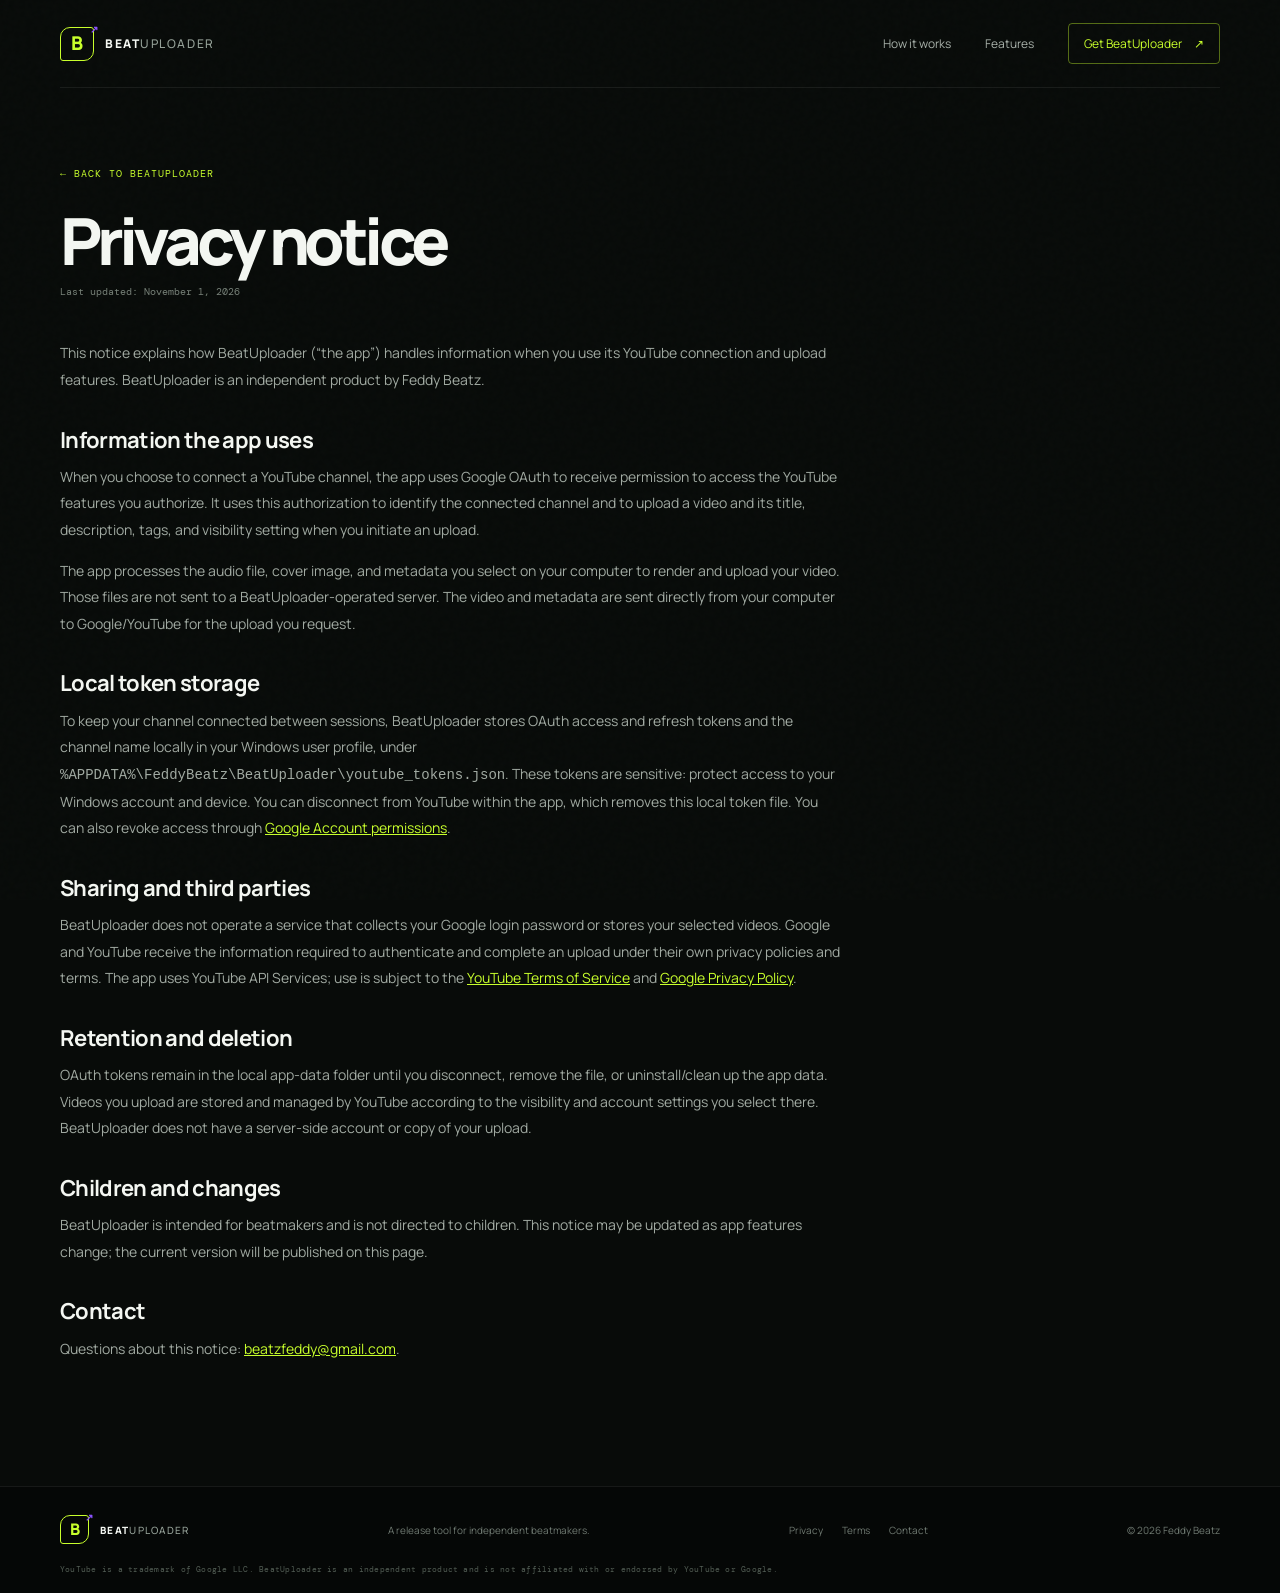
==== privacy.html @ 83bd7f48 "Add BeatUploader Vercel website" ====
<!doctype html>
<html lang="en"><head><meta charset="utf-8"><meta name="viewport" content="width=device-width,initial-scale=1"><meta name="theme-color" content="#080b09"><meta name="description" content="BeatUploader privacy notice describing local account token storage and YouTube API use."><title>Privacy — BeatUploader</title><link rel="stylesheet" href="styles.css"><script src="site-config.js"></script><script src="script.js" defer></script></head>
<body><div class="grain" aria-hidden="true"></div><header class="topbar wrap"><a class="brand" href="index.html"><span class="brand-mark">B<span>↗</span></span><span>BEAT<span class="brand-light">UPLOADER</span></span></a><nav class="nav-links" aria-label="Main navigation"><a href="index.html#workflow">How it works</a><a href="index.html#features">Features</a><a class="nav-download" data-download-link href="https://github.com/feddybeatz/BeatUploaderVST/releases">Get BeatUploader <span>↗</span></a></nav></header>
<main class="legal-main wrap"><a class="back-link" href="index.html">← Back to BeatUploader</a><h1>Privacy notice</h1><p class="updated">Last updated: November 1, 2026</p><article class="legal-copy"><p>This notice explains how BeatUploader (“the app”) handles information when you use its YouTube connection and upload features. BeatUploader is an independent product by Feddy Beatz.</p>
<h2>Information the app uses</h2><p>When you choose to connect a YouTube channel, the app uses Google OAuth to receive permission to access the YouTube features you authorize. It uses this authorization to identify the connected channel and to upload a video and its title, description, tags, and visibility setting when you initiate an upload.</p><p>The app processes the audio file, cover image, and metadata you select on your computer to render and upload your video. Those files are not sent to a BeatUploader-operated server. The video and metadata are sent directly from your computer to Google/YouTube for the upload you request.</p>
<h2>Local token storage</h2><p>To keep your channel connected between sessions, BeatUploader stores OAuth access and refresh tokens and the channel name locally in your Windows user profile, under <code>%APPDATA%\FeddyBeatz\BeatUploader\youtube_tokens.json</code>. These tokens are sensitive: protect access to your Windows account and device. You can disconnect from YouTube within the app, which removes this local token file. You can also revoke access through <a href="https://myaccount.google.com/permissions">Google Account permissions</a>.</p>
<h2>Sharing and third parties</h2><p>BeatUploader does not operate a service that collects your Google login password or stores your selected videos. Google and YouTube receive the information required to authenticate and complete an upload under their own privacy policies and terms. The app uses YouTube API Services; use is subject to the <a href="https://www.youtube.com/t/terms">YouTube Terms of Service</a> and <a href="https://policies.google.com/privacy">Google Privacy Policy</a>.</p>
<h2>Retention and deletion</h2><p>OAuth tokens remain in the local app-data folder until you disconnect, remove the file, or uninstall/clean up the app data. Videos you upload are stored and managed by YouTube according to the visibility and account settings you select there. BeatUploader does not have a server-side account or copy of your upload.</p>
<h2>Children and changes</h2><p>BeatUploader is intended for beatmakers and is not directed to children. This notice may be updated as app features change; the current version will be published on this page.</p>
<h2>Contact</h2><p>Questions about this notice: <a href="mailto:beatzfeddy@gmail.com">beatzfeddy@gmail.com</a>.</p></article></main>
<footer class="footer"><div class="wrap footer-inner"><a class="brand" href="index.html"><span class="brand-mark">B<span>↗</span></span><span>BEAT<span class="brand-light">UPLOADER</span></span></a><span class="footer-credit">A release tool for independent beatmakers.</span><div class="footer-links"><a href="privacy.html">Privacy</a><a href="terms.html">Terms</a><a href="mailto:beatzfeddy@gmail.com">Contact</a></div><span class="copyright">© <span data-year></span> Feddy Beatz</span></div><div class="wrap footer-disclaimer">YouTube is a trademark of Google LLC. BeatUploader is an independent product and is not affiliated with or endorsed by YouTube or Google.</div></footer></body></html>
---- styles.css ----
@import url('https://fonts.googleapis.com/css2?family=DM+Mono:wght@400;500&family=Manrope:wght@400;500;600;700;800&display=swap');
:root{color-scheme:dark;--bg:#080b09;--panel:#101713;--panel2:#0b100d;--lime:#c8ff2c;--violet:#8b53fe;--muted:#849087;--white:#f4f7f2;--line:rgba(200,255,44,.16);--mono:'DM Mono',monospace;--sans:'Manrope',Arial,sans-serif}*{box-sizing:border-box}html{scroll-behavior:smooth}body{margin:0;background:var(--bg);color:var(--white);font-family:var(--sans);font-size:15px;line-height:1.6;overflow-x:hidden}a{color:inherit;text-decoration:none}.grain{position:fixed;inset:0;z-index:5;pointer-events:none;opacity:.035;background-image:url("data:image/svg+xml,%3Csvg viewBox='0 0 180 180' xmlns='http://www.w3.org/2000/svg'%3E%3Cfilter id='n'%3E%3CfeTurbulence type='fractalNoise' baseFrequency='.9' numOctaves='3' stitchTiles='stitch'/%3E%3C/filter%3E%3Crect width='100%25' height='100%25' filter='url(%23n)' opacity='.5'/%3E%3C/svg%3E")}.wrap{width:min(1160px,calc(100% - 64px));margin-inline:auto}.topbar{height:88px;display:flex;align-items:center;justify-content:space-between;border-bottom:1px solid rgba(255,255,255,.07);position:relative;z-index:10}.brand{display:inline-flex;align-items:center;gap:11px;font-size:12px;font-weight:800;letter-spacing:.13em}.brand-mark{width:34px;height:34px;display:grid;place-items:center;position:relative;border:1px solid var(--lime);color:var(--lime);font-size:19px;letter-spacing:0;border-radius:10px 3px 10px 3px}.brand-mark span{font-size:10px;position:absolute;right:-5px;top:-7px;color:var(--violet)}.brand-light{font-weight:500;color:#95a198}.nav-links{display:flex;align-items:center;gap:34px;color:#a8b1aa;font-size:12px}.nav-links>a:not(.nav-download):hover,.footer-links a:hover{color:var(--lime)}.nav-download{border:1px solid rgba(200,255,44,.4);border-radius:4px;padding:10px 15px;color:var(--lime)}.nav-download span,.button span{margin-left:10px}.menu-toggle{display:none}.hero{min-height:670px;display:grid;grid-template-columns:1fr 1.05fr;align-items:center;position:relative;padding-top:48px;padding-bottom:72px}.hero-copy{padding:10px 0 30px}.eyebrow,.hero-index,.hero-bottomline,.window-heading,.preview-title>span,.preview-status,.step-number,.feature-index,.download-version,.closing,.footer-disclaimer{font:10px var(--mono);letter-spacing:.12em}.eyebrow{color:var(--lime);margin:0 0 25px;display:flex;align-items:center;gap:10px}.live-dot,.preview-status i{width:7px;height:7px;border-radius:50%;background:var(--lime);box-shadow:0 0 12px rgba(200,255,44,.7)}h1,h2,h3,p{margin-top:0}h1{font-size:clamp(54px,7vw,87px);line-height:.99;letter-spacing:-.075em;margin:0 0 25px;font-weight:800}h1>span,h2>span{color:var(--lime)}.hero-text{max-width:435px;color:#a1aaa2;font-size:16px;line-height:1.8;margin-bottom:27px}.hero-actions{display:flex;align-items:center;gap:25px}.button{display:inline-flex;align-items:center;justify-content:center;min-height:48px;padding:0 20px;font-size:12px;font-weight:800;letter-spacing:.01em;border-radius:4px;transition:transform .2s,box-shadow .2s}.button:hover{transform:translateY(-2px);box-shadow:0 8px 34px rgba(200,255,44,.18)}.button-primary{background:var(--lime);color:#101509}.text-link{font-size:12px;color:#d4dad4}.text-link span{color:var(--lime);margin-left:7px}.hero-meta{display:flex;flex-wrap:wrap;gap:20px;margin-top:33px;color:#a1aaa2;font:9px var(--mono);letter-spacing:.02em}.check{font-style:normal;color:var(--lime);margin-right:5px}.hero-art{min-height:460px;display:grid;place-items:center;position:relative}.art-glow{position:absolute;width:420px;height:420px;border-radius:50%;background:radial-gradient(circle,rgba(139,83,254,.18),rgba(8,11,9,0) 68%);filter:blur(20px)}.mini-window{position:relative;width:min(510px,100%);background:rgba(12,17,14,.94);border:1px solid rgba(200,255,44,.24);border-radius:8px;box-shadow:0 30px 100px rgba(0,0,0,.4),0 0 55px rgba(139,83,254,.11);transform:rotate(1deg)}.window-top{height:43px;border-bottom:1px solid rgba(255,255,255,.08);display:flex;align-items:center;justify-content:space-between;padding:0 15px;color:#b1bbb2;font:9px var(--mono);letter-spacing:.1em}.window-top small{color:var(--lime)}.window-dots{display:flex;gap:5px}.window-dots b{width:6px;height:6px;border-radius:50%;background:#635477}.window-dots b:first-child{background:var(--violet)}.window-icon{font-size:14px;color:var(--lime)}.window-content{padding:22px 24px 18px}.window-heading{display:flex;justify-content:space-between;color:#869188;font-size:9px;margin-bottom:12px}.video-preview{height:235px;display:flex;background:#080b09;position:relative;border:1px solid rgba(139,83,254,.4);overflow:hidden}.cover-art{width:57%;position:relative;display:grid;place-items:center;overflow:hidden;background:radial-gradient(ellipse at 63% 46%,#735346 0,#392b35 27%,#171823 62%,#111411 100%)}.cover-art:before,.cover-art:after{content:'';position:absolute;width:210px;height:210px;border:1px solid rgba(200,255,44,.18);border-radius:50%;transform:rotate(-25deg) scaleX(.46)}.cover-art:after{width:270px;height:270px;border-color:rgba(139,83,254,.35)}.cover-orbit{position:absolute;width:96px;height:150px;border-radius:50%;background:linear-gradient(135deg,rgba(200,255,44,.24),transparent 72%);filter:blur(10px);transform:translate(24px,-12px)}.cover-label{position:relative;z-index:1;font-size:17px;font-weight:800;line-height:1.05;letter-spacing:.12em;color:#e3ddcf;text-shadow:0 2px 20px #000}.video-side{flex:1;background:linear-gradient(145deg,#141b16,#080b09)}.video-play{position:absolute;left:50%;top:50%;transform:translate(-50%,-50%);width:38px;height:38px;border:1px solid rgba(200,255,44,.7);border-radius:50%;display:grid;place-items:center;padding-left:3px;color:var(--lime);font-size:12px;background:rgba(8,11,9,.6)}.preview-title{padding:17px 0 14px;border-bottom:1px solid rgba(255,255,255,.08)}.preview-title>span{display:block;color:#778179;font-size:8px;margin-bottom:5px}.preview-title strong{font-size:12px;font-weight:600}.preview-status{display:flex;justify-content:space-between;align-items:center;padding-top:15px;font-size:8px;color:#869188}.status-pill{display:flex;align-items:center;gap:7px;color:#bdc5bd}.preview-status i{width:5px;height:5px}.preview-status b{color:var(--lime)}.floating-tag{position:absolute;padding:10px 13px;background:#151b17;border:1px solid rgba(200,255,44,.22);color:#dce4dc;border-radius:3px;font:9px var(--mono);letter-spacing:.07em;box-shadow:0 12px 26px #050706}.floating-tag span{color:var(--lime);margin-right:7px}.tag-format{left:-27px;top:82px;transform:rotate(-4deg)}.tag-upload{right:-16px;bottom:73px;transform:rotate(4deg)}.hero-index{position:absolute;right:5px;bottom:38px;color:#828c83;font-size:9px}.hero-index span{color:var(--lime);padding:0 8px}.hero-bottomline{position:absolute;left:0;right:0;bottom:0;padding:16px 0;border-top:1px solid rgba(255,255,255,.08);display:flex;justify-content:space-between;color:#758078;font-size:8px}.section{padding-top:120px;padding-bottom:125px}.section-intro{display:flex;align-items:flex-end;justify-content:space-between;margin-bottom:48px}.section-intro .eyebrow{align-self:flex-start;margin-top:11px}h2{font-size:clamp(38px,5vw,57px);letter-spacing:-.065em;line-height:1.06;font-weight:700;margin-bottom:0}.section-intro h2>span,.feature-copy h2>span,.faq-heading h2>span{color:#8e9990}.steps{display:grid;grid-template-columns:repeat(3,1fr);border-top:1px solid rgba(255,255,255,.11)}.step{padding:25px 28px 20px 0;position:relative}.step+.step{padding-left:30px;border-left:1px solid rgba(255,255,255,.09)}.step-number{color:var(--lime)}.step-number span{color:#758078;margin-left:10px}.step-icon{margin:35px 0 23px;width:47px;height:47px;display:grid;place-items:center;border:1px solid rgba(139,83,254,.55);border-radius:14px 4px 14px 4px;color:var(--lime);font-size:20px;background:linear-gradient(135deg,rgba(139,83,254,.16),rgba(200,255,44,.04))}.step h3,.feature-card h3{font-size:16px;margin-bottom:8px}.step p,.feature-card p{color:#89938b;font-size:12px;line-height:1.8;max-width:280px}.feature-band{background:linear-gradient(100deg,#101612,#0b100d 65%,#11151b);border-block:1px solid rgba(255,255,255,.06);padding:100px 0}.feature-layout{display:grid;grid-template-columns:.75fr 1.25fr;gap:95px;align-items:center}.feature-copy h2{margin-bottom:20px}.feature-copy>p:not(.eyebrow){max-width:350px;color:#929d94;font-size:13px;line-height:1.9;margin-bottom:24px}.feature-copy .eyebrow{margin-bottom:17px}.feature-grid{display:grid;grid-template-columns:1fr 1fr;border:1px solid rgba(255,255,255,.08)}.feature-card{min-height:190px;padding:22px 24px;border-bottom:1px solid rgba(255,255,255,.08);position:relative}.feature-card:nth-child(odd){border-right:1px solid rgba(255,255,255,.08)}.feature-card:nth-child(n+3){border-bottom:0}.feature-symbol{display:inline-grid;place-items:center;width:34px;height:34px;border:1px solid rgba(200,255,44,.32);color:var(--lime);border-radius:9px 3px 9px 3px;margin-bottom:23px}.feature-index{position:absolute;right:20px;top:32px;color:#707a72;font-size:8px}.feature-card h3{font-size:14px}.feature-card p{margin-bottom:0;font-size:11px}.download-section{padding:115px 0}.download-card{position:relative;overflow:hidden;min-height:350px;padding:55px 7%;background:linear-gradient(110deg,#16152a 0%,#111b14 48%,#111610 100%);border:1px solid rgba(139,83,254,.45);border-radius:8px;display:flex;align-items:center}.download-orb{position:absolute;width:390px;height:390px;border-radius:50%;right:13%;top:-90px;background:radial-gradient(circle,rgba(139,83,254,.28),rgba(139,83,254,0) 70%)}.download-content{position:relative;z-index:1}.download-content .eyebrow{margin-bottom:16px}.download-content h2{font-size:47px;margin-bottom:15px}.download-content h2 span{color:var(--lime)}.download-content>p:not(.eyebrow){color:#9ba59c;font-size:13px;margin-bottom:22px}.download-note{display:block;color:#7e8980;font:9px var(--mono);margin-top:14px}.download-version{position:absolute;right:8%;bottom:48px;display:grid;gap:8px;color:#7f8981;font-size:8px;text-align:right}.download-version strong{font-size:15px;color:var(--lime);letter-spacing:.13em}.faq-section{padding:25px 0 120px;display:grid;grid-template-columns:.75fr 1.25fr;gap:90px}.faq-heading .eyebrow{margin-bottom:16px}.faq-list details{border-bottom:1px solid rgba(255,255,255,.12);padding:19px 0}.faq-list details:first-child{border-top:1px solid rgba(255,255,255,.12)}.faq-list summary{cursor:pointer;list-style:none;display:flex;justify-content:space-between;gap:15px;font-size:13px;font-weight:600}.faq-list summary::-webkit-details-marker{display:none}.faq-list summary span{color:var(--lime);font-size:18px;line-height:1;transition:transform .2s}.faq-list details[open] summary span{transform:rotate(45deg)}.faq-list details p{max-width:600px;color:#919c93;font-size:12px;line-height:1.9;margin:12px 25px 0 0}.faq-list details p a{color:var(--lime);text-decoration:underline}.closing{border-top:1px solid rgba(255,255,255,.09);padding:29px 0 36px;display:flex;justify-content:space-between;color:#7a857c;font-size:9px}.closing p{margin:0;color:var(--lime)}.footer{background:#050706;border-top:1px solid rgba(255,255,255,.07);padding:28px 0 20px}.footer-inner{display:flex;align-items:center;justify-content:space-between;gap:20px}.footer-credit,.copyright,.footer-links{color:#707a72;font-size:10px}.footer-links{display:flex;gap:19px}.footer-inner .brand{font-size:10px}.footer-inner .brand-mark{width:29px;height:29px;font-size:16px}.footer-disclaimer{color:#535e55;font-size:8px;padding:20px 0 0;letter-spacing:.03em}.legal-main{padding:72px 0 110px;min-height:70vh}.legal-main .back-link{color:var(--lime);font:10px var(--mono);text-transform:uppercase;letter-spacing:.1em}.legal-main h1{font-size:clamp(40px,6vw,65px);margin:25px 0 12px}.legal-main .updated{color:#778178;font:10px var(--mono);margin-bottom:42px}.legal-copy{max-width:780px;color:#a1aaa2;font-size:14px}.legal-copy h2{font-size:22px;color:var(--white);margin:35px 0 12px;letter-spacing:-.03em}.legal-copy p,.legal-copy li{line-height:1.9}.legal-copy a{color:var(--lime);text-decoration:underline}.menu-open{overflow:hidden}
@media(max-width:900px){.hero{grid-template-columns:1fr 1fr;gap:18px}.hero-meta{gap:12px}.feature-layout,.faq-section{gap:45px}.hero-art{min-height:400px}.mini-window{transform:scale(.94) rotate(1deg)}}
@media(max-width:700px){.wrap{width:calc(100% - 38px)}.topbar{height:72px}.menu-toggle{display:flex;width:38px;height:38px;flex-direction:column;justify-content:center;gap:6px;align-items:center;background:transparent;border:1px solid rgba(200,255,44,.28);border-radius:4px}.menu-toggle span{width:15px;height:1px;background:var(--lime)}.nav-links{display:none;position:absolute;top:71px;left:-19px;right:-19px;background:#0a0e0b;padding:23px 20px 28px;align-items:stretch;gap:18px;border-bottom:1px solid var(--line);flex-direction:column}.nav-links.open{display:flex}.nav-download{text-align:center}.hero{display:flex;flex-direction:column;align-items:stretch;padding-top:65px;padding-bottom:77px;gap:22px}.hero-copy{padding:0}.hero h1{font-size:clamp(55px,15vw,80px)}.hero-text{font-size:14px}.hero-meta{font-size:8px;gap:12px}.hero-art{min-height:360px;margin:0 -4px}.mini-window{transform:none}.window-content{padding:16px}.video-preview{height:180px}.tag-format{left:-6px;top:49px}.tag-upload{right:-4px;bottom:47px}.hero-index{bottom:8px;right:0;font-size:7px}.hero-bottomline{font-size:7px;gap:10px}.hero-bottomline span:last-child{text-align:right}.section{padding-top:85px;padding-bottom:88px}.section-intro{display:block;margin-bottom:33px}.section-intro .eyebrow{margin:0 0 17px}.steps{grid-template-columns:1fr}.step,.step+.step{padding:20px 0;border-left:0;border-bottom:1px solid rgba(255,255,255,.09)}.step-icon{margin:18px 0 12px}.step p{margin-bottom:0}.feature-band{padding:75px 0}.feature-layout,.faq-section{grid-template-columns:1fr;gap:35px}.feature-grid{grid-template-columns:1fr 1fr}.feature-card{min-height:185px;padding:17px 13px}.feature-index{right:10px;font-size:7px}.feature-symbol{margin-bottom:18px}.download-section{padding:75px 0}.download-card{min-height:370px;padding:35px 25px 100px}.download-content h2{font-size:40px}.download-version{left:25px;right:auto;bottom:26px;text-align:left}.faq-section{padding-bottom:80px}.closing{font-size:7px;gap:15px}.closing span{text-align:right}.footer-inner{flex-wrap:wrap}.footer-credit{order:3;width:100%}.footer-links{gap:12px}.copyright{width:100%;order:4}.footer-disclaimer{line-height:1.7}.legal-main{padding:55px 0 80px}}
@media(prefers-reduced-motion:reduce){html{scroll-behavior:auto}*,*::before,*::after{transition:none!important}}
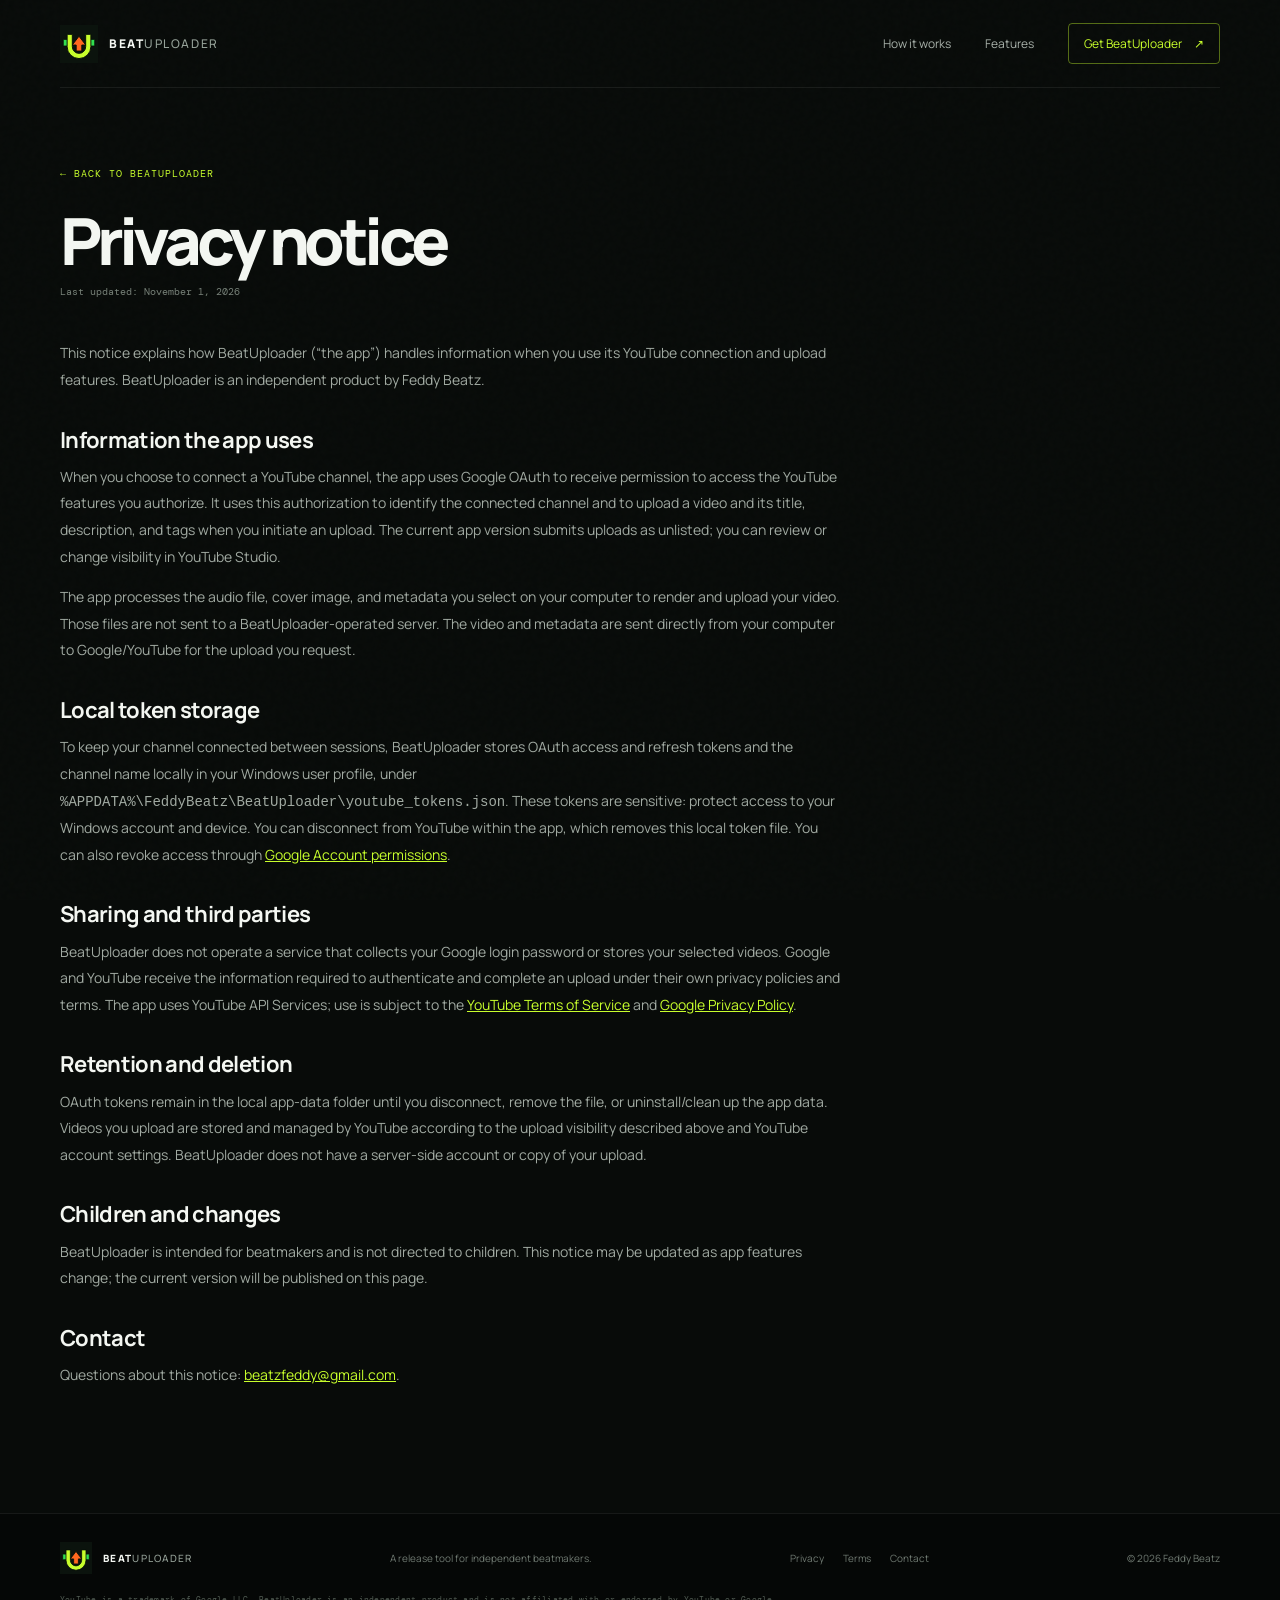
==== commit 8721aadc: "Add vector brand mark and clarify upload visibility" ====
--- a/privacy.html
+++ b/privacy.html
@@ -1,11 +1,11 @@
 <!doctype html>
 <html lang="en"><head><meta charset="utf-8"><meta name="viewport" content="width=device-width,initial-scale=1"><meta name="theme-color" content="#080b09"><meta name="description" content="BeatUploader privacy notice describing local account token storage and YouTube API use."><title>Privacy — BeatUploader</title><link rel="stylesheet" href="styles.css"><script src="site-config.js"></script><script src="script.js" defer></script></head>
-<body><div class="grain" aria-hidden="true"></div><header class="topbar wrap"><a class="brand" href="index.html"><span class="brand-mark">B<span>↗</span></span><span>BEAT<span class="brand-light">UPLOADER</span></span></a><nav class="nav-links" aria-label="Main navigation"><a href="index.html#workflow">How it works</a><a href="index.html#features">Features</a><a class="nav-download" data-download-link href="https://github.com/feddybeatz/BeatUploaderVST/releases">Get BeatUploader <span>↗</span></a></nav></header>
+<body><div class="grain" aria-hidden="true"></div><header class="topbar wrap"><a class="brand" href="index.html"><img class="brand-logo" src="assets/beatuploader-logo.svg" alt=""><span>BEAT<span class="brand-light">UPLOADER</span></span></a><nav class="nav-links" aria-label="Main navigation"><a href="index.html#workflow">How it works</a><a href="index.html#features">Features</a><a class="nav-download" data-download-link href="https://github.com/feddybeatz/BeatUploaderVST/releases">Get BeatUploader <span>↗</span></a></nav></header>
 <main class="legal-main wrap"><a class="back-link" href="index.html">← Back to BeatUploader</a><h1>Privacy notice</h1><p class="updated">Last updated: November 1, 2026</p><article class="legal-copy"><p>This notice explains how BeatUploader (“the app”) handles information when you use its YouTube connection and upload features. BeatUploader is an independent product by Feddy Beatz.</p>
-<h2>Information the app uses</h2><p>When you choose to connect a YouTube channel, the app uses Google OAuth to receive permission to access the YouTube features you authorize. It uses this authorization to identify the connected channel and to upload a video and its title, description, tags, and visibility setting when you initiate an upload.</p><p>The app processes the audio file, cover image, and metadata you select on your computer to render and upload your video. Those files are not sent to a BeatUploader-operated server. The video and metadata are sent directly from your computer to Google/YouTube for the upload you request.</p>
+<h2>Information the app uses</h2><p>When you choose to connect a YouTube channel, the app uses Google OAuth to receive permission to access the YouTube features you authorize. It uses this authorization to identify the connected channel and to upload a video and its title, description, and tags when you initiate an upload. The current app version submits uploads as unlisted; you can review or change visibility in YouTube Studio.</p><p>The app processes the audio file, cover image, and metadata you select on your computer to render and upload your video. Those files are not sent to a BeatUploader-operated server. The video and metadata are sent directly from your computer to Google/YouTube for the upload you request.</p>
 <h2>Local token storage</h2><p>To keep your channel connected between sessions, BeatUploader stores OAuth access and refresh tokens and the channel name locally in your Windows user profile, under <code>%APPDATA%\FeddyBeatz\BeatUploader\youtube_tokens.json</code>. These tokens are sensitive: protect access to your Windows account and device. You can disconnect from YouTube within the app, which removes this local token file. You can also revoke access through <a href="https://myaccount.google.com/permissions">Google Account permissions</a>.</p>
 <h2>Sharing and third parties</h2><p>BeatUploader does not operate a service that collects your Google login password or stores your selected videos. Google and YouTube receive the information required to authenticate and complete an upload under their own privacy policies and terms. The app uses YouTube API Services; use is subject to the <a href="https://www.youtube.com/t/terms">YouTube Terms of Service</a> and <a href="https://policies.google.com/privacy">Google Privacy Policy</a>.</p>
-<h2>Retention and deletion</h2><p>OAuth tokens remain in the local app-data folder until you disconnect, remove the file, or uninstall/clean up the app data. Videos you upload are stored and managed by YouTube according to the visibility and account settings you select there. BeatUploader does not have a server-side account or copy of your upload.</p>
+<h2>Retention and deletion</h2><p>OAuth tokens remain in the local app-data folder until you disconnect, remove the file, or uninstall/clean up the app data. Videos you upload are stored and managed by YouTube according to the upload visibility described above and YouTube account settings. BeatUploader does not have a server-side account or copy of your upload.</p>
 <h2>Children and changes</h2><p>BeatUploader is intended for beatmakers and is not directed to children. This notice may be updated as app features change; the current version will be published on this page.</p>
 <h2>Contact</h2><p>Questions about this notice: <a href="mailto:beatzfeddy@gmail.com">beatzfeddy@gmail.com</a>.</p></article></main>
-<footer class="footer"><div class="wrap footer-inner"><a class="brand" href="index.html"><span class="brand-mark">B<span>↗</span></span><span>BEAT<span class="brand-light">UPLOADER</span></span></a><span class="footer-credit">A release tool for independent beatmakers.</span><div class="footer-links"><a href="privacy.html">Privacy</a><a href="terms.html">Terms</a><a href="mailto:beatzfeddy@gmail.com">Contact</a></div><span class="copyright">© <span data-year></span> Feddy Beatz</span></div><div class="wrap footer-disclaimer">YouTube is a trademark of Google LLC. BeatUploader is an independent product and is not affiliated with or endorsed by YouTube or Google.</div></footer></body></html>
+<footer class="footer"><div class="wrap footer-inner"><a class="brand" href="index.html"><img class="brand-logo" src="assets/beatuploader-logo.svg" alt=""><span>BEAT<span class="brand-light">UPLOADER</span></span></a><span class="footer-credit">A release tool for independent beatmakers.</span><div class="footer-links"><a href="privacy.html">Privacy</a><a href="terms.html">Terms</a><a href="mailto:beatzfeddy@gmail.com">Contact</a></div><span class="copyright">© <span data-year></span> Feddy Beatz</span></div><div class="wrap footer-disclaimer">YouTube is a trademark of Google LLC. BeatUploader is an independent product and is not affiliated with or endorsed by YouTube or Google.</div></footer></body></html>
--- a/styles.css
+++ b/styles.css
@@ -3,3 +3,4 @@
 @media(max-width:900px){.hero{grid-template-columns:1fr 1fr;gap:18px}.hero-meta{gap:12px}.feature-layout,.faq-section{gap:45px}.hero-art{min-height:400px}.mini-window{transform:scale(.94) rotate(1deg)}}
 @media(max-width:700px){.wrap{width:calc(100% - 38px)}.topbar{height:72px}.menu-toggle{display:flex;width:38px;height:38px;flex-direction:column;justify-content:center;gap:6px;align-items:center;background:transparent;border:1px solid rgba(200,255,44,.28);border-radius:4px}.menu-toggle span{width:15px;height:1px;background:var(--lime)}.nav-links{display:none;position:absolute;top:71px;left:-19px;right:-19px;background:#0a0e0b;padding:23px 20px 28px;align-items:stretch;gap:18px;border-bottom:1px solid var(--line);flex-direction:column}.nav-links.open{display:flex}.nav-download{text-align:center}.hero{display:flex;flex-direction:column;align-items:stretch;padding-top:65px;padding-bottom:77px;gap:22px}.hero-copy{padding:0}.hero h1{font-size:clamp(55px,15vw,80px)}.hero-text{font-size:14px}.hero-meta{font-size:8px;gap:12px}.hero-art{min-height:360px;margin:0 -4px}.mini-window{transform:none}.window-content{padding:16px}.video-preview{height:180px}.tag-format{left:-6px;top:49px}.tag-upload{right:-4px;bottom:47px}.hero-index{bottom:8px;right:0;font-size:7px}.hero-bottomline{font-size:7px;gap:10px}.hero-bottomline span:last-child{text-align:right}.section{padding-top:85px;padding-bottom:88px}.section-intro{display:block;margin-bottom:33px}.section-intro .eyebrow{margin:0 0 17px}.steps{grid-template-columns:1fr}.step,.step+.step{padding:20px 0;border-left:0;border-bottom:1px solid rgba(255,255,255,.09)}.step-icon{margin:18px 0 12px}.step p{margin-bottom:0}.feature-band{padding:75px 0}.feature-layout,.faq-section{grid-template-columns:1fr;gap:35px}.feature-grid{grid-template-columns:1fr 1fr}.feature-card{min-height:185px;padding:17px 13px}.feature-index{right:10px;font-size:7px}.feature-symbol{margin-bottom:18px}.download-section{padding:75px 0}.download-card{min-height:370px;padding:35px 25px 100px}.download-content h2{font-size:40px}.download-version{left:25px;right:auto;bottom:26px;text-align:left}.faq-section{padding-bottom:80px}.closing{font-size:7px;gap:15px}.closing span{text-align:right}.footer-inner{flex-wrap:wrap}.footer-credit{order:3;width:100%}.footer-links{gap:12px}.copyright{width:100%;order:4}.footer-disclaimer{line-height:1.7}.legal-main{padding:55px 0 80px}}
 @media(prefers-reduced-motion:reduce){html{scroll-behavior:auto}*,*::before,*::after{transition:none!important}}
+.brand-logo{width:38px;height:38px;display:block;object-fit:contain}.footer-inner .brand-logo{width:32px;height:32px}
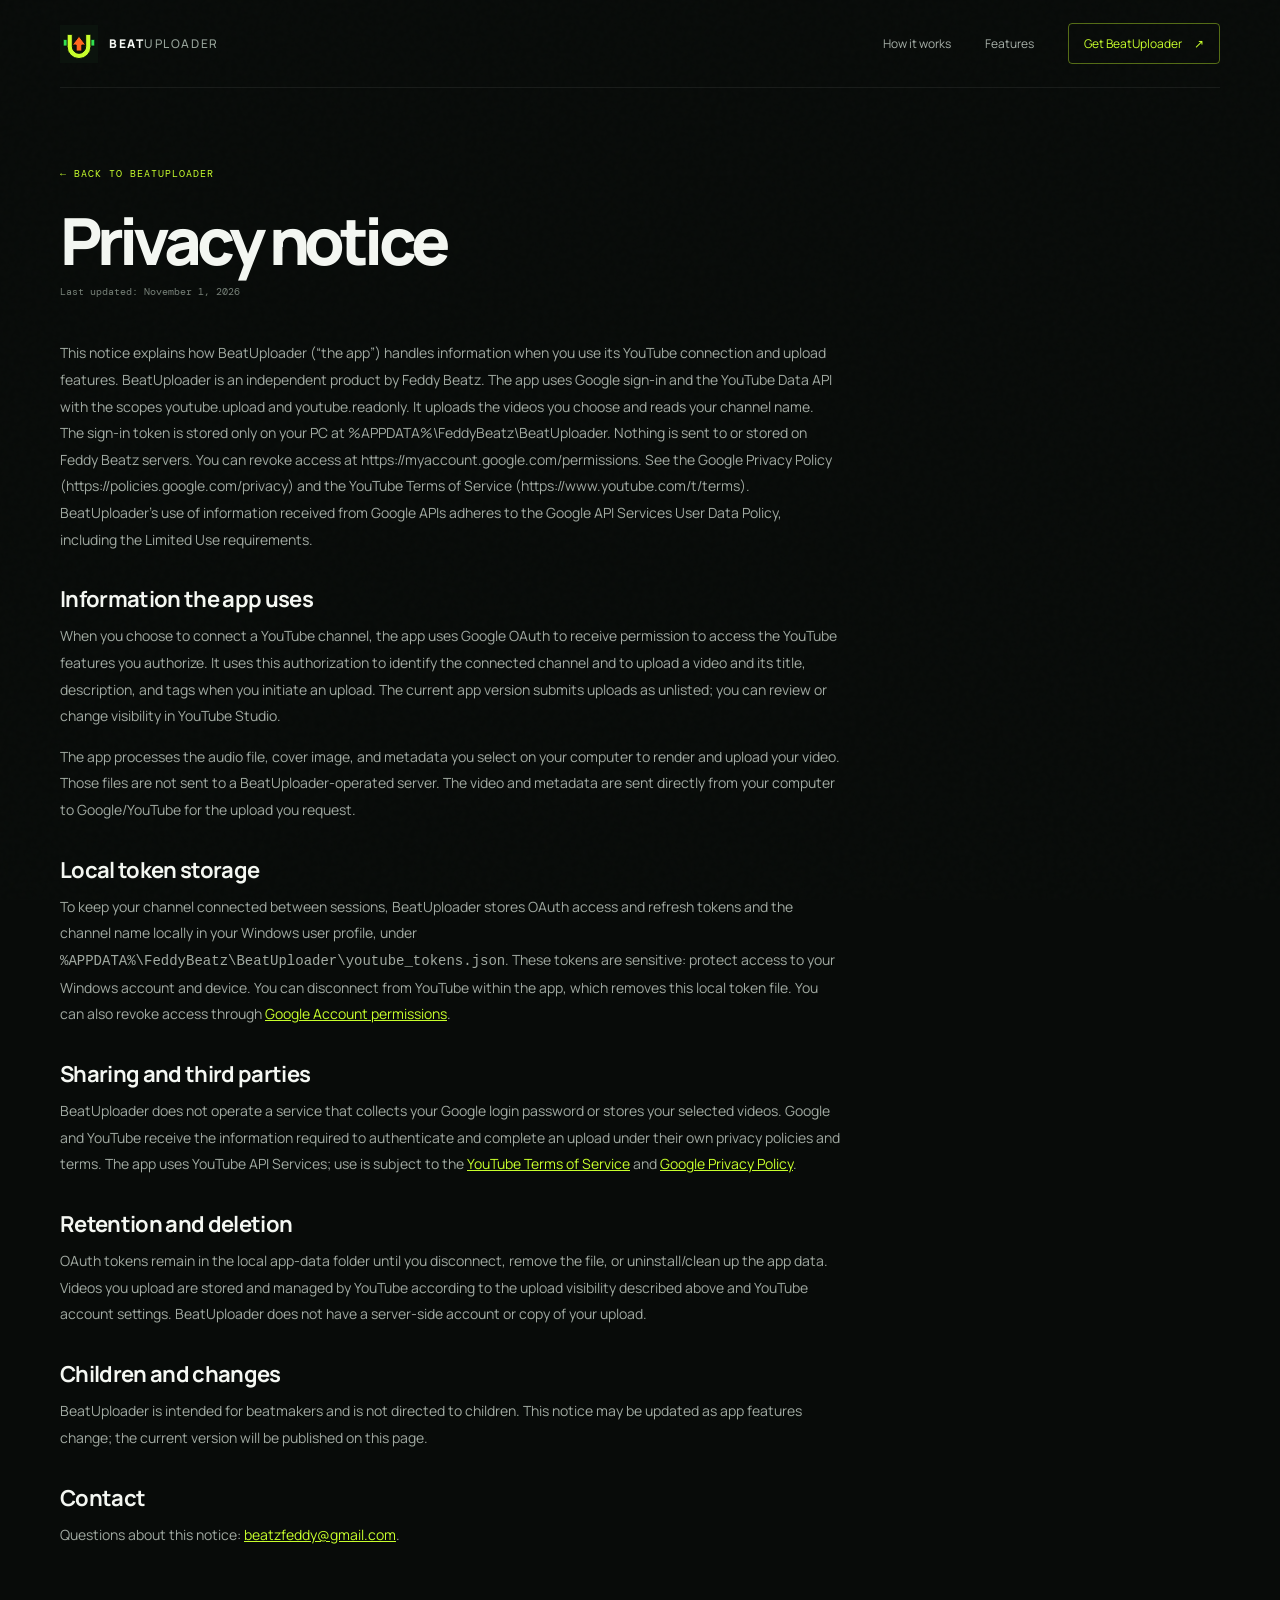
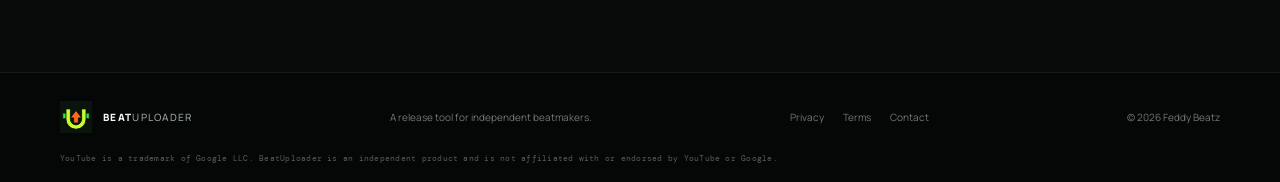
==== commit 03a69a79: "Update site config, privacy notice, theme color" ====
--- a/privacy.html
+++ b/privacy.html
@@ -1,7 +1,7 @@
 <!doctype html>
-<html lang="en"><head><meta charset="utf-8"><meta name="viewport" content="width=device-width,initial-scale=1"><meta name="theme-color" content="#080b09"><meta name="description" content="BeatUploader privacy notice describing local account token storage and YouTube API use."><title>Privacy — BeatUploader</title><link rel="stylesheet" href="styles.css"><script src="site-config.js"></script><script src="script.js" defer></script></head>
+<html lang="en"><head><meta charset="utf-8"><meta name="viewport" content="width=device-width,initial-scale=1"><meta name="theme-color" content="#1A1233"><meta name="description" content="BeatUploader privacy notice describing local account token storage and YouTube API use."><title>Privacy — BeatUploader</title><link rel="stylesheet" href="styles.css"><script src="site-config.js"></script><script src="script.js" defer></script></head>
 <body><div class="grain" aria-hidden="true"></div><header class="topbar wrap"><a class="brand" href="index.html"><img class="brand-logo" src="assets/beatuploader-logo.svg" alt=""><span>BEAT<span class="brand-light">UPLOADER</span></span></a><nav class="nav-links" aria-label="Main navigation"><a href="index.html#workflow">How it works</a><a href="index.html#features">Features</a><a class="nav-download" data-download-link href="https://github.com/feddybeatz/BeatUploaderVST/releases">Get BeatUploader <span>↗</span></a></nav></header>
-<main class="legal-main wrap"><a class="back-link" href="index.html">← Back to BeatUploader</a><h1>Privacy notice</h1><p class="updated">Last updated: November 1, 2026</p><article class="legal-copy"><p>This notice explains how BeatUploader (“the app”) handles information when you use its YouTube connection and upload features. BeatUploader is an independent product by Feddy Beatz.</p>
+<main class="legal-main wrap"><a class="back-link" href="index.html">← Back to BeatUploader</a><h1>Privacy notice</h1><p class="updated">Last updated: November 1, 2026</p><article class="legal-copy"><p>This notice explains how BeatUploader (“the app”) handles information when you use its YouTube connection and upload features. BeatUploader is an independent product by Feddy Beatz. The app uses Google sign-in and the YouTube Data API with the scopes youtube.upload and youtube.readonly. It uploads the videos you choose and reads your channel name. The sign-in token is stored only on your PC at %APPDATA%\FeddyBeatz\BeatUploader. Nothing is sent to or stored on Feddy Beatz servers. You can revoke access at https://myaccount.google.com/permissions. See the Google Privacy Policy (https://policies.google.com/privacy) and the YouTube Terms of Service (https://www.youtube.com/t/terms). BeatUploader's use of information received from Google APIs adheres to the Google API Services User Data Policy, including the Limited Use requirements.</p>
 <h2>Information the app uses</h2><p>When you choose to connect a YouTube channel, the app uses Google OAuth to receive permission to access the YouTube features you authorize. It uses this authorization to identify the connected channel and to upload a video and its title, description, and tags when you initiate an upload. The current app version submits uploads as unlisted; you can review or change visibility in YouTube Studio.</p><p>The app processes the audio file, cover image, and metadata you select on your computer to render and upload your video. Those files are not sent to a BeatUploader-operated server. The video and metadata are sent directly from your computer to Google/YouTube for the upload you request.</p>
 <h2>Local token storage</h2><p>To keep your channel connected between sessions, BeatUploader stores OAuth access and refresh tokens and the channel name locally in your Windows user profile, under <code>%APPDATA%\FeddyBeatz\BeatUploader\youtube_tokens.json</code>. These tokens are sensitive: protect access to your Windows account and device. You can disconnect from YouTube within the app, which removes this local token file. You can also revoke access through <a href="https://myaccount.google.com/permissions">Google Account permissions</a>.</p>
 <h2>Sharing and third parties</h2><p>BeatUploader does not operate a service that collects your Google login password or stores your selected videos. Google and YouTube receive the information required to authenticate and complete an upload under their own privacy policies and terms. The app uses YouTube API Services; use is subject to the <a href="https://www.youtube.com/t/terms">YouTube Terms of Service</a> and <a href="https://policies.google.com/privacy">Google Privacy Policy</a>.</p>
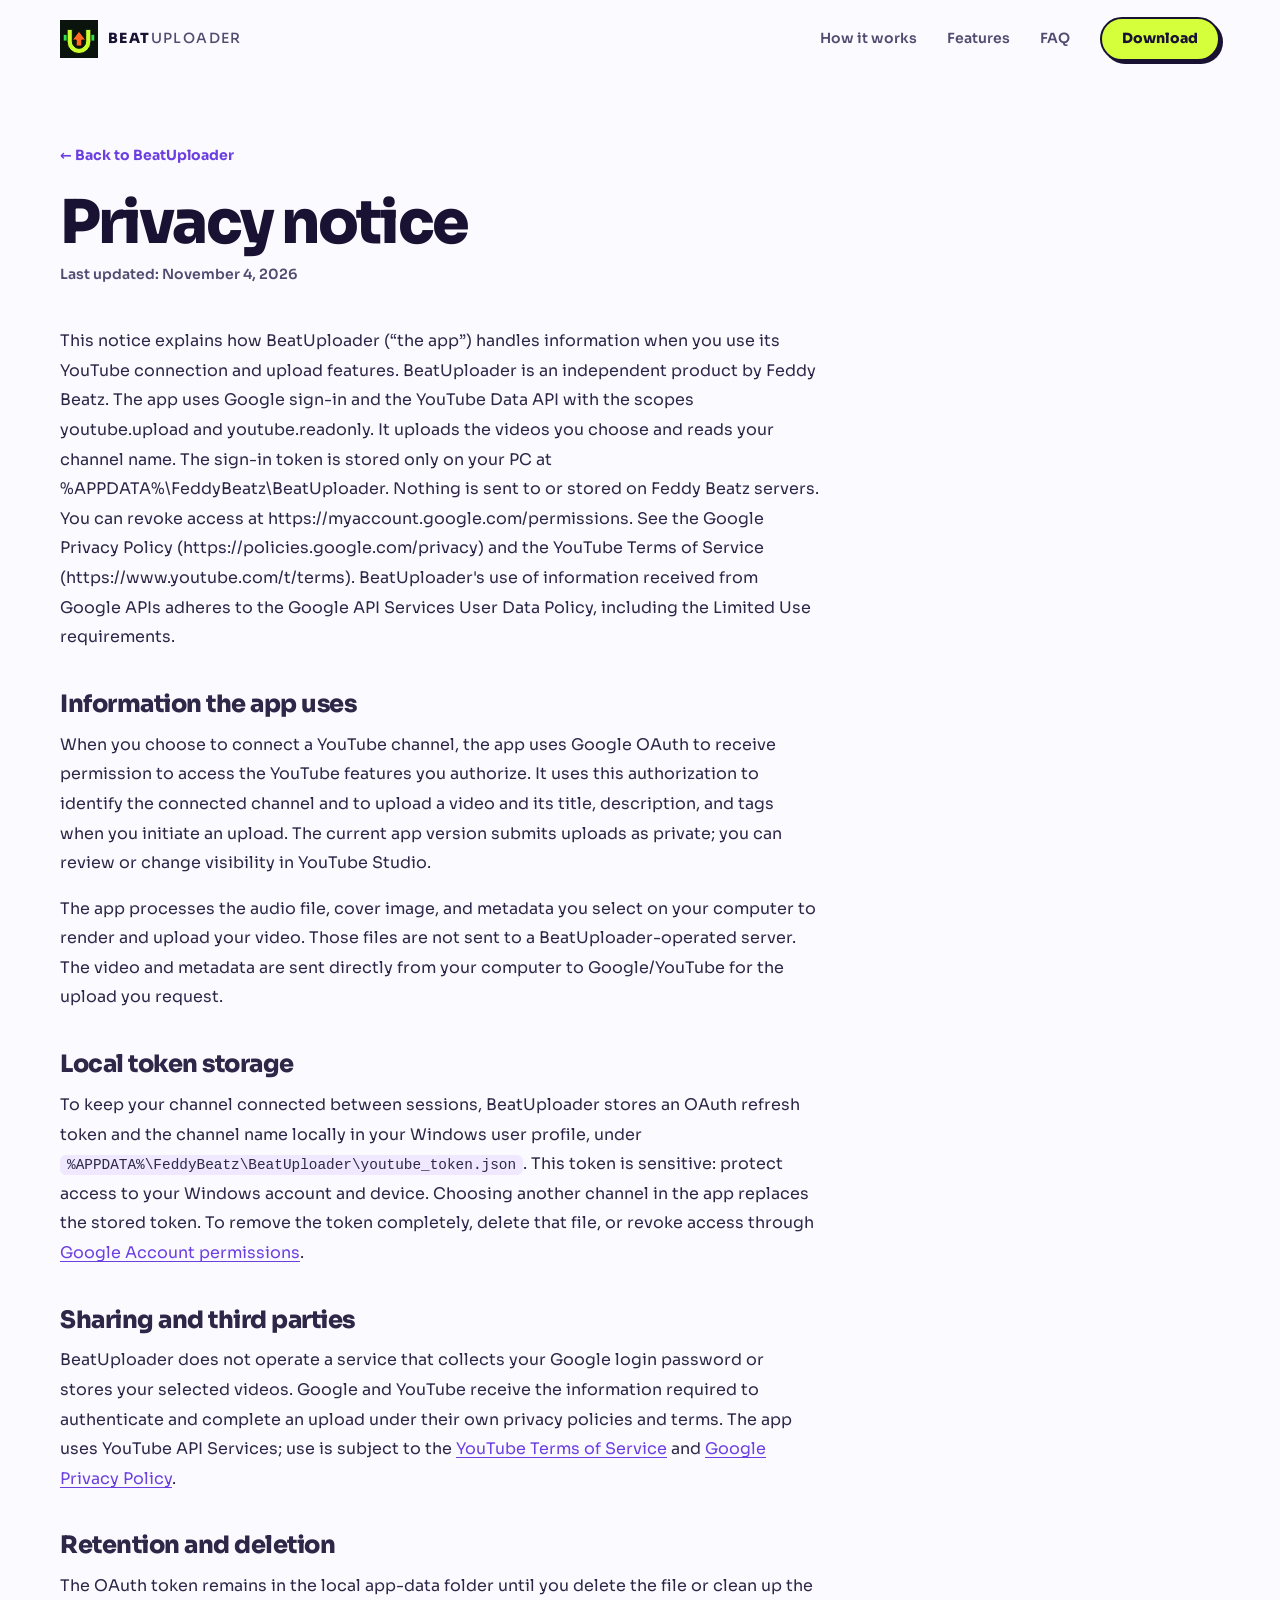
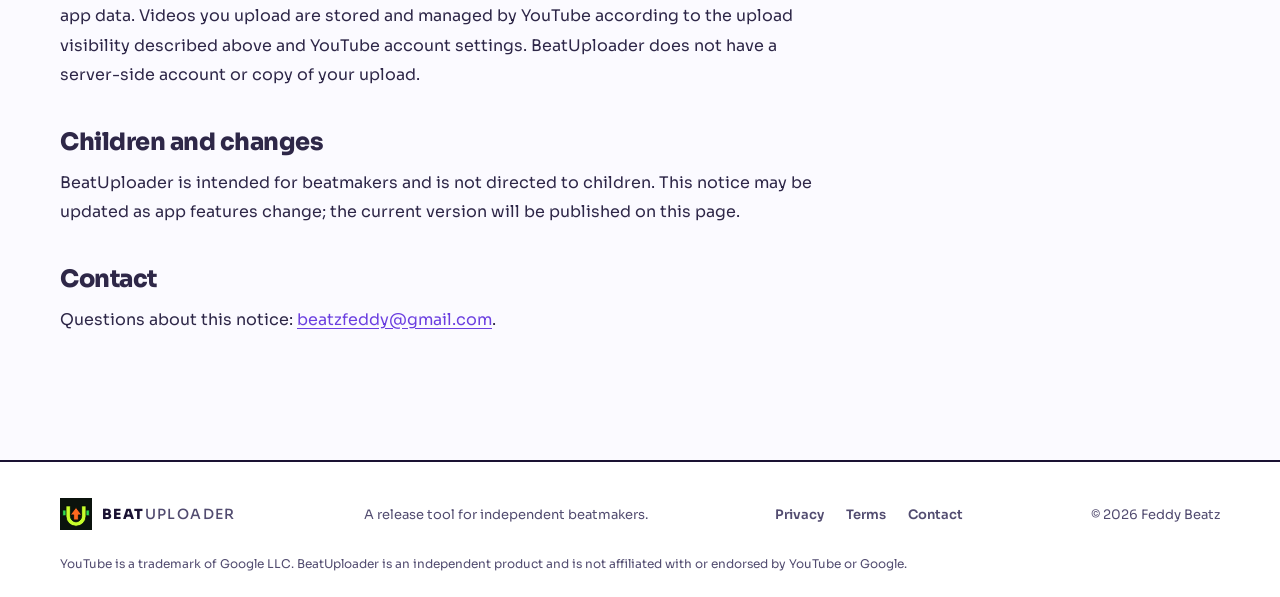
==== commit 88acdb6e: "Apply provided index, styles, privacy" ====
--- a/privacy.html
+++ b/privacy.html
@@ -1,11 +1,11 @@
 <!doctype html>
-<html lang="en"><head><meta charset="utf-8"><meta name="viewport" content="width=device-width,initial-scale=1"><meta name="theme-color" content="#1A1233"><meta name="description" content="BeatUploader privacy notice describing local account token storage and YouTube API use."><title>Privacy — BeatUploader</title><link rel="stylesheet" href="styles.css"><script src="site-config.js"></script><script src="script.js" defer></script></head>
-<body><div class="grain" aria-hidden="true"></div><header class="topbar wrap"><a class="brand" href="index.html"><img class="brand-logo" src="assets/beatuploader-logo.svg" alt=""><span>BEAT<span class="brand-light">UPLOADER</span></span></a><nav class="nav-links" aria-label="Main navigation"><a href="index.html#workflow">How it works</a><a href="index.html#features">Features</a><a class="nav-download" data-download-link href="https://github.com/feddybeatz/BeatUploaderVST/releases">Get BeatUploader <span>↗</span></a></nav></header>
-<main class="legal-main wrap"><a class="back-link" href="index.html">← Back to BeatUploader</a><h1>Privacy notice</h1><p class="updated">Last updated: November 1, 2026</p><article class="legal-copy"><p>This notice explains how BeatUploader (“the app”) handles information when you use its YouTube connection and upload features. BeatUploader is an independent product by Feddy Beatz. The app uses Google sign-in and the YouTube Data API with the scopes youtube.upload and youtube.readonly. It uploads the videos you choose and reads your channel name. The sign-in token is stored only on your PC at %APPDATA%\FeddyBeatz\BeatUploader. Nothing is sent to or stored on Feddy Beatz servers. You can revoke access at https://myaccount.google.com/permissions. See the Google Privacy Policy (https://policies.google.com/privacy) and the YouTube Terms of Service (https://www.youtube.com/t/terms). BeatUploader's use of information received from Google APIs adheres to the Google API Services User Data Policy, including the Limited Use requirements.</p>
-<h2>Information the app uses</h2><p>When you choose to connect a YouTube channel, the app uses Google OAuth to receive permission to access the YouTube features you authorize. It uses this authorization to identify the connected channel and to upload a video and its title, description, and tags when you initiate an upload. The current app version submits uploads as unlisted; you can review or change visibility in YouTube Studio.</p><p>The app processes the audio file, cover image, and metadata you select on your computer to render and upload your video. Those files are not sent to a BeatUploader-operated server. The video and metadata are sent directly from your computer to Google/YouTube for the upload you request.</p>
-<h2>Local token storage</h2><p>To keep your channel connected between sessions, BeatUploader stores OAuth access and refresh tokens and the channel name locally in your Windows user profile, under <code>%APPDATA%\FeddyBeatz\BeatUploader\youtube_tokens.json</code>. These tokens are sensitive: protect access to your Windows account and device. You can disconnect from YouTube within the app, which removes this local token file. You can also revoke access through <a href="https://myaccount.google.com/permissions">Google Account permissions</a>.</p>
+<html lang="en"><head><meta charset="utf-8"><meta name="viewport" content="width=device-width,initial-scale=1"><meta name="theme-color" content="#FBFAFF"><meta name="description" content="BeatUploader privacy notice describing local account token storage and YouTube API use."><title>Privacy — BeatUploader</title><link rel="preconnect" href="https://fonts.googleapis.com"><link rel="preconnect" href="https://fonts.gstatic.com" crossorigin><link href="https://fonts.googleapis.com/css2?family=Sora:wght@400;600;700;800&display=swap" rel="stylesheet"><link rel="stylesheet" href="styles.css"><script src="site-config.js"></script><script src="script.js" defer></script></head>
+<body><header class="topbar wrap"><a class="brand" href="index.html"><img class="brand-logo" src="assets/beatuploader-logo.svg" alt="" width="38" height="38"><span>BEAT<span class="brand-light">UPLOADER</span></span></a><nav class="nav-links" aria-label="Main navigation"><a href="index.html#workflow">How it works</a><a href="index.html#features">Features</a><a href="index.html#faq">FAQ</a><a class="nav-download" data-download-link href="https://github.com/feddybeatz/BeatUploaderVST/releases">Download</a></nav></header>
+<main class="legal-main wrap"><a class="back-link" href="index.html">← Back to BeatUploader</a><h1>Privacy notice</h1><p class="updated">Last updated: November 4, 2026</p><article class="legal-copy"><p>This notice explains how BeatUploader (“the app”) handles information when you use its YouTube connection and upload features. BeatUploader is an independent product by Feddy Beatz. The app uses Google sign-in and the YouTube Data API with the scopes youtube.upload and youtube.readonly. It uploads the videos you choose and reads your channel name. The sign-in token is stored only on your PC at %APPDATA%\FeddyBeatz\BeatUploader. Nothing is sent to or stored on Feddy Beatz servers. You can revoke access at https://myaccount.google.com/permissions. See the Google Privacy Policy (https://policies.google.com/privacy) and the YouTube Terms of Service (https://www.youtube.com/t/terms). BeatUploader's use of information received from Google APIs adheres to the Google API Services User Data Policy, including the Limited Use requirements.</p>
+<h2>Information the app uses</h2><p>When you choose to connect a YouTube channel, the app uses Google OAuth to receive permission to access the YouTube features you authorize. It uses this authorization to identify the connected channel and to upload a video and its title, description, and tags when you initiate an upload. The current app version submits uploads as private; you can review or change visibility in YouTube Studio.</p><p>The app processes the audio file, cover image, and metadata you select on your computer to render and upload your video. Those files are not sent to a BeatUploader-operated server. The video and metadata are sent directly from your computer to Google/YouTube for the upload you request.</p>
+<h2>Local token storage</h2><p>To keep your channel connected between sessions, BeatUploader stores an OAuth refresh token and the channel name locally in your Windows user profile, under <code>%APPDATA%\FeddyBeatz\BeatUploader\youtube_token.json</code>. This token is sensitive: protect access to your Windows account and device. Choosing another channel in the app replaces the stored token. To remove the token completely, delete that file, or revoke access through <a href="https://myaccount.google.com/permissions">Google Account permissions</a>.</p>
 <h2>Sharing and third parties</h2><p>BeatUploader does not operate a service that collects your Google login password or stores your selected videos. Google and YouTube receive the information required to authenticate and complete an upload under their own privacy policies and terms. The app uses YouTube API Services; use is subject to the <a href="https://www.youtube.com/t/terms">YouTube Terms of Service</a> and <a href="https://policies.google.com/privacy">Google Privacy Policy</a>.</p>
-<h2>Retention and deletion</h2><p>OAuth tokens remain in the local app-data folder until you disconnect, remove the file, or uninstall/clean up the app data. Videos you upload are stored and managed by YouTube according to the upload visibility described above and YouTube account settings. BeatUploader does not have a server-side account or copy of your upload.</p>
+<h2>Retention and deletion</h2><p>The OAuth token remains in the local app-data folder until you delete the file or clean up the app data. Videos you upload are stored and managed by YouTube according to the upload visibility described above and YouTube account settings. BeatUploader does not have a server-side account or copy of your upload.</p>
 <h2>Children and changes</h2><p>BeatUploader is intended for beatmakers and is not directed to children. This notice may be updated as app features change; the current version will be published on this page.</p>
 <h2>Contact</h2><p>Questions about this notice: <a href="mailto:beatzfeddy@gmail.com">beatzfeddy@gmail.com</a>.</p></article></main>
-<footer class="footer"><div class="wrap footer-inner"><a class="brand" href="index.html"><img class="brand-logo" src="assets/beatuploader-logo.svg" alt=""><span>BEAT<span class="brand-light">UPLOADER</span></span></a><span class="footer-credit">A release tool for independent beatmakers.</span><div class="footer-links"><a href="privacy.html">Privacy</a><a href="terms.html">Terms</a><a href="mailto:beatzfeddy@gmail.com">Contact</a></div><span class="copyright">© <span data-year></span> Feddy Beatz</span></div><div class="wrap footer-disclaimer">YouTube is a trademark of Google LLC. BeatUploader is an independent product and is not affiliated with or endorsed by YouTube or Google.</div></footer></body></html>
+<footer class="footer"><div class="wrap footer-inner"><a class="brand" href="index.html"><img class="brand-logo" src="assets/beatuploader-logo.svg" alt="" width="32" height="32"><span>BEAT<span class="brand-light">UPLOADER</span></span></a><span class="footer-credit">A release tool for independent beatmakers.</span><div class="footer-links"><a href="privacy.html">Privacy</a><a href="terms.html">Terms</a><a href="mailto:beatzfeddy@gmail.com">Contact</a></div><span class="copyright">© <span data-year></span> Feddy Beatz</span></div><div class="wrap footer-disclaimer">YouTube is a trademark of Google LLC. BeatUploader is an independent product and is not affiliated with or endorsed by YouTube or Google.</div></footer></body></html>
--- a/styles.css
+++ b/styles.css
@@ -1,6 +1,208 @@
-@import url('https://fonts.googleapis.com/css2?family=DM+Mono:wght@400;500&family=Manrope:wght@400;500;600;700;800&display=swap');
-:root{color-scheme:dark;--bg:#080b09;--panel:#101713;--panel2:#0b100d;--lime:#c8ff2c;--violet:#8b53fe;--muted:#849087;--white:#f4f7f2;--line:rgba(200,255,44,.16);--mono:'DM Mono',monospace;--sans:'Manrope',Arial,sans-serif}*{box-sizing:border-box}html{scroll-behavior:smooth}body{margin:0;background:var(--bg);color:var(--white);font-family:var(--sans);font-size:15px;line-height:1.6;overflow-x:hidden}a{color:inherit;text-decoration:none}.grain{position:fixed;inset:0;z-index:5;pointer-events:none;opacity:.035;background-image:url("data:image/svg+xml,%3Csvg viewBox='0 0 180 180' xmlns='http://www.w3.org/2000/svg'%3E%3Cfilter id='n'%3E%3CfeTurbulence type='fractalNoise' baseFrequency='.9' numOctaves='3' stitchTiles='stitch'/%3E%3C/filter%3E%3Crect width='100%25' height='100%25' filter='url(%23n)' opacity='.5'/%3E%3C/svg%3E")}.wrap{width:min(1160px,calc(100% - 64px));margin-inline:auto}.topbar{height:88px;display:flex;align-items:center;justify-content:space-between;border-bottom:1px solid rgba(255,255,255,.07);position:relative;z-index:10}.brand{display:inline-flex;align-items:center;gap:11px;font-size:12px;font-weight:800;letter-spacing:.13em}.brand-mark{width:34px;height:34px;display:grid;place-items:center;position:relative;border:1px solid var(--lime);color:var(--lime);font-size:19px;letter-spacing:0;border-radius:10px 3px 10px 3px}.brand-mark span{font-size:10px;position:absolute;right:-5px;top:-7px;color:var(--violet)}.brand-light{font-weight:500;color:#95a198}.nav-links{display:flex;align-items:center;gap:34px;color:#a8b1aa;font-size:12px}.nav-links>a:not(.nav-download):hover,.footer-links a:hover{color:var(--lime)}.nav-download{border:1px solid rgba(200,255,44,.4);border-radius:4px;padding:10px 15px;color:var(--lime)}.nav-download span,.button span{margin-left:10px}.menu-toggle{display:none}.hero{min-height:670px;display:grid;grid-template-columns:1fr 1.05fr;align-items:center;position:relative;padding-top:48px;padding-bottom:72px}.hero-copy{padding:10px 0 30px}.eyebrow,.hero-index,.hero-bottomline,.window-heading,.preview-title>span,.preview-status,.step-number,.feature-index,.download-version,.closing,.footer-disclaimer{font:10px var(--mono);letter-spacing:.12em}.eyebrow{color:var(--lime);margin:0 0 25px;display:flex;align-items:center;gap:10px}.live-dot,.preview-status i{width:7px;height:7px;border-radius:50%;background:var(--lime);box-shadow:0 0 12px rgba(200,255,44,.7)}h1,h2,h3,p{margin-top:0}h1{font-size:clamp(54px,7vw,87px);line-height:.99;letter-spacing:-.075em;margin:0 0 25px;font-weight:800}h1>span,h2>span{color:var(--lime)}.hero-text{max-width:435px;color:#a1aaa2;font-size:16px;line-height:1.8;margin-bottom:27px}.hero-actions{display:flex;align-items:center;gap:25px}.button{display:inline-flex;align-items:center;justify-content:center;min-height:48px;padding:0 20px;font-size:12px;font-weight:800;letter-spacing:.01em;border-radius:4px;transition:transform .2s,box-shadow .2s}.button:hover{transform:translateY(-2px);box-shadow:0 8px 34px rgba(200,255,44,.18)}.button-primary{background:var(--lime);color:#101509}.text-link{font-size:12px;color:#d4dad4}.text-link span{color:var(--lime);margin-left:7px}.hero-meta{display:flex;flex-wrap:wrap;gap:20px;margin-top:33px;color:#a1aaa2;font:9px var(--mono);letter-spacing:.02em}.check{font-style:normal;color:var(--lime);margin-right:5px}.hero-art{min-height:460px;display:grid;place-items:center;position:relative}.art-glow{position:absolute;width:420px;height:420px;border-radius:50%;background:radial-gradient(circle,rgba(139,83,254,.18),rgba(8,11,9,0) 68%);filter:blur(20px)}.mini-window{position:relative;width:min(510px,100%);background:rgba(12,17,14,.94);border:1px solid rgba(200,255,44,.24);border-radius:8px;box-shadow:0 30px 100px rgba(0,0,0,.4),0 0 55px rgba(139,83,254,.11);transform:rotate(1deg)}.window-top{height:43px;border-bottom:1px solid rgba(255,255,255,.08);display:flex;align-items:center;justify-content:space-between;padding:0 15px;color:#b1bbb2;font:9px var(--mono);letter-spacing:.1em}.window-top small{color:var(--lime)}.window-dots{display:flex;gap:5px}.window-dots b{width:6px;height:6px;border-radius:50%;background:#635477}.window-dots b:first-child{background:var(--violet)}.window-icon{font-size:14px;color:var(--lime)}.window-content{padding:22px 24px 18px}.window-heading{display:flex;justify-content:space-between;color:#869188;font-size:9px;margin-bottom:12px}.video-preview{height:235px;display:flex;background:#080b09;position:relative;border:1px solid rgba(139,83,254,.4);overflow:hidden}.cover-art{width:57%;position:relative;display:grid;place-items:center;overflow:hidden;background:radial-gradient(ellipse at 63% 46%,#735346 0,#392b35 27%,#171823 62%,#111411 100%)}.cover-art:before,.cover-art:after{content:'';position:absolute;width:210px;height:210px;border:1px solid rgba(200,255,44,.18);border-radius:50%;transform:rotate(-25deg) scaleX(.46)}.cover-art:after{width:270px;height:270px;border-color:rgba(139,83,254,.35)}.cover-orbit{position:absolute;width:96px;height:150px;border-radius:50%;background:linear-gradient(135deg,rgba(200,255,44,.24),transparent 72%);filter:blur(10px);transform:translate(24px,-12px)}.cover-label{position:relative;z-index:1;font-size:17px;font-weight:800;line-height:1.05;letter-spacing:.12em;color:#e3ddcf;text-shadow:0 2px 20px #000}.video-side{flex:1;background:linear-gradient(145deg,#141b16,#080b09)}.video-play{position:absolute;left:50%;top:50%;transform:translate(-50%,-50%);width:38px;height:38px;border:1px solid rgba(200,255,44,.7);border-radius:50%;display:grid;place-items:center;padding-left:3px;color:var(--lime);font-size:12px;background:rgba(8,11,9,.6)}.preview-title{padding:17px 0 14px;border-bottom:1px solid rgba(255,255,255,.08)}.preview-title>span{display:block;color:#778179;font-size:8px;margin-bottom:5px}.preview-title strong{font-size:12px;font-weight:600}.preview-status{display:flex;justify-content:space-between;align-items:center;padding-top:15px;font-size:8px;color:#869188}.status-pill{display:flex;align-items:center;gap:7px;color:#bdc5bd}.preview-status i{width:5px;height:5px}.preview-status b{color:var(--lime)}.floating-tag{position:absolute;padding:10px 13px;background:#151b17;border:1px solid rgba(200,255,44,.22);color:#dce4dc;border-radius:3px;font:9px var(--mono);letter-spacing:.07em;box-shadow:0 12px 26px #050706}.floating-tag span{color:var(--lime);margin-right:7px}.tag-format{left:-27px;top:82px;transform:rotate(-4deg)}.tag-upload{right:-16px;bottom:73px;transform:rotate(4deg)}.hero-index{position:absolute;right:5px;bottom:38px;color:#828c83;font-size:9px}.hero-index span{color:var(--lime);padding:0 8px}.hero-bottomline{position:absolute;left:0;right:0;bottom:0;padding:16px 0;border-top:1px solid rgba(255,255,255,.08);display:flex;justify-content:space-between;color:#758078;font-size:8px}.section{padding-top:120px;padding-bottom:125px}.section-intro{display:flex;align-items:flex-end;justify-content:space-between;margin-bottom:48px}.section-intro .eyebrow{align-self:flex-start;margin-top:11px}h2{font-size:clamp(38px,5vw,57px);letter-spacing:-.065em;line-height:1.06;font-weight:700;margin-bottom:0}.section-intro h2>span,.feature-copy h2>span,.faq-heading h2>span{color:#8e9990}.steps{display:grid;grid-template-columns:repeat(3,1fr);border-top:1px solid rgba(255,255,255,.11)}.step{padding:25px 28px 20px 0;position:relative}.step+.step{padding-left:30px;border-left:1px solid rgba(255,255,255,.09)}.step-number{color:var(--lime)}.step-number span{color:#758078;margin-left:10px}.step-icon{margin:35px 0 23px;width:47px;height:47px;display:grid;place-items:center;border:1px solid rgba(139,83,254,.55);border-radius:14px 4px 14px 4px;color:var(--lime);font-size:20px;background:linear-gradient(135deg,rgba(139,83,254,.16),rgba(200,255,44,.04))}.step h3,.feature-card h3{font-size:16px;margin-bottom:8px}.step p,.feature-card p{color:#89938b;font-size:12px;line-height:1.8;max-width:280px}.feature-band{background:linear-gradient(100deg,#101612,#0b100d 65%,#11151b);border-block:1px solid rgba(255,255,255,.06);padding:100px 0}.feature-layout{display:grid;grid-template-columns:.75fr 1.25fr;gap:95px;align-items:center}.feature-copy h2{margin-bottom:20px}.feature-copy>p:not(.eyebrow){max-width:350px;color:#929d94;font-size:13px;line-height:1.9;margin-bottom:24px}.feature-copy .eyebrow{margin-bottom:17px}.feature-grid{display:grid;grid-template-columns:1fr 1fr;border:1px solid rgba(255,255,255,.08)}.feature-card{min-height:190px;padding:22px 24px;border-bottom:1px solid rgba(255,255,255,.08);position:relative}.feature-card:nth-child(odd){border-right:1px solid rgba(255,255,255,.08)}.feature-card:nth-child(n+3){border-bottom:0}.feature-symbol{display:inline-grid;place-items:center;width:34px;height:34px;border:1px solid rgba(200,255,44,.32);color:var(--lime);border-radius:9px 3px 9px 3px;margin-bottom:23px}.feature-index{position:absolute;right:20px;top:32px;color:#707a72;font-size:8px}.feature-card h3{font-size:14px}.feature-card p{margin-bottom:0;font-size:11px}.download-section{padding:115px 0}.download-card{position:relative;overflow:hidden;min-height:350px;padding:55px 7%;background:linear-gradient(110deg,#16152a 0%,#111b14 48%,#111610 100%);border:1px solid rgba(139,83,254,.45);border-radius:8px;display:flex;align-items:center}.download-orb{position:absolute;width:390px;height:390px;border-radius:50%;right:13%;top:-90px;background:radial-gradient(circle,rgba(139,83,254,.28),rgba(139,83,254,0) 70%)}.download-content{position:relative;z-index:1}.download-content .eyebrow{margin-bottom:16px}.download-content h2{font-size:47px;margin-bottom:15px}.download-content h2 span{color:var(--lime)}.download-content>p:not(.eyebrow){color:#9ba59c;font-size:13px;margin-bottom:22px}.download-note{display:block;color:#7e8980;font:9px var(--mono);margin-top:14px}.download-version{position:absolute;right:8%;bottom:48px;display:grid;gap:8px;color:#7f8981;font-size:8px;text-align:right}.download-version strong{font-size:15px;color:var(--lime);letter-spacing:.13em}.faq-section{padding:25px 0 120px;display:grid;grid-template-columns:.75fr 1.25fr;gap:90px}.faq-heading .eyebrow{margin-bottom:16px}.faq-list details{border-bottom:1px solid rgba(255,255,255,.12);padding:19px 0}.faq-list details:first-child{border-top:1px solid rgba(255,255,255,.12)}.faq-list summary{cursor:pointer;list-style:none;display:flex;justify-content:space-between;gap:15px;font-size:13px;font-weight:600}.faq-list summary::-webkit-details-marker{display:none}.faq-list summary span{color:var(--lime);font-size:18px;line-height:1;transition:transform .2s}.faq-list details[open] summary span{transform:rotate(45deg)}.faq-list details p{max-width:600px;color:#919c93;font-size:12px;line-height:1.9;margin:12px 25px 0 0}.faq-list details p a{color:var(--lime);text-decoration:underline}.closing{border-top:1px solid rgba(255,255,255,.09);padding:29px 0 36px;display:flex;justify-content:space-between;color:#7a857c;font-size:9px}.closing p{margin:0;color:var(--lime)}.footer{background:#050706;border-top:1px solid rgba(255,255,255,.07);padding:28px 0 20px}.footer-inner{display:flex;align-items:center;justify-content:space-between;gap:20px}.footer-credit,.copyright,.footer-links{color:#707a72;font-size:10px}.footer-links{display:flex;gap:19px}.footer-inner .brand{font-size:10px}.footer-inner .brand-mark{width:29px;height:29px;font-size:16px}.footer-disclaimer{color:#535e55;font-size:8px;padding:20px 0 0;letter-spacing:.03em}.legal-main{padding:72px 0 110px;min-height:70vh}.legal-main .back-link{color:var(--lime);font:10px var(--mono);text-transform:uppercase;letter-spacing:.1em}.legal-main h1{font-size:clamp(40px,6vw,65px);margin:25px 0 12px}.legal-main .updated{color:#778178;font:10px var(--mono);margin-bottom:42px}.legal-copy{max-width:780px;color:#a1aaa2;font-size:14px}.legal-copy h2{font-size:22px;color:var(--white);margin:35px 0 12px;letter-spacing:-.03em}.legal-copy p,.legal-copy li{line-height:1.9}.legal-copy a{color:var(--lime);text-decoration:underline}.menu-open{overflow:hidden}
-@media(max-width:900px){.hero{grid-template-columns:1fr 1fr;gap:18px}.hero-meta{gap:12px}.feature-layout,.faq-section{gap:45px}.hero-art{min-height:400px}.mini-window{transform:scale(.94) rotate(1deg)}}
-@media(max-width:700px){.wrap{width:calc(100% - 38px)}.topbar{height:72px}.menu-toggle{display:flex;width:38px;height:38px;flex-direction:column;justify-content:center;gap:6px;align-items:center;background:transparent;border:1px solid rgba(200,255,44,.28);border-radius:4px}.menu-toggle span{width:15px;height:1px;background:var(--lime)}.nav-links{display:none;position:absolute;top:71px;left:-19px;right:-19px;background:#0a0e0b;padding:23px 20px 28px;align-items:stretch;gap:18px;border-bottom:1px solid var(--line);flex-direction:column}.nav-links.open{display:flex}.nav-download{text-align:center}.hero{display:flex;flex-direction:column;align-items:stretch;padding-top:65px;padding-bottom:77px;gap:22px}.hero-copy{padding:0}.hero h1{font-size:clamp(55px,15vw,80px)}.hero-text{font-size:14px}.hero-meta{font-size:8px;gap:12px}.hero-art{min-height:360px;margin:0 -4px}.mini-window{transform:none}.window-content{padding:16px}.video-preview{height:180px}.tag-format{left:-6px;top:49px}.tag-upload{right:-4px;bottom:47px}.hero-index{bottom:8px;right:0;font-size:7px}.hero-bottomline{font-size:7px;gap:10px}.hero-bottomline span:last-child{text-align:right}.section{padding-top:85px;padding-bottom:88px}.section-intro{display:block;margin-bottom:33px}.section-intro .eyebrow{margin:0 0 17px}.steps{grid-template-columns:1fr}.step,.step+.step{padding:20px 0;border-left:0;border-bottom:1px solid rgba(255,255,255,.09)}.step-icon{margin:18px 0 12px}.step p{margin-bottom:0}.feature-band{padding:75px 0}.feature-layout,.faq-section{grid-template-columns:1fr;gap:35px}.feature-grid{grid-template-columns:1fr 1fr}.feature-card{min-height:185px;padding:17px 13px}.feature-index{right:10px;font-size:7px}.feature-symbol{margin-bottom:18px}.download-section{padding:75px 0}.download-card{min-height:370px;padding:35px 25px 100px}.download-content h2{font-size:40px}.download-version{left:25px;right:auto;bottom:26px;text-align:left}.faq-section{padding-bottom:80px}.closing{font-size:7px;gap:15px}.closing span{text-align:right}.footer-inner{flex-wrap:wrap}.footer-credit{order:3;width:100%}.footer-links{gap:12px}.copyright{width:100%;order:4}.footer-disclaimer{line-height:1.7}.legal-main{padding:55px 0 80px}}
-@media(prefers-reduced-motion:reduce){html{scroll-behavior:auto}*,*::before,*::after{transition:none!important}}
-.brand-logo{width:38px;height:38px;display:block;object-fit:contain}.footer-inner .brand-logo{width:32px;height:32px}
+/* BeatUploader site: light, bright "sunny studio" theme */
+:root{
+  --bg:#FBFAFF; --surface:#FFFFFF; --ink:#1A1233; --muted:#524C70; --line:#E6E1F5;
+  --lime:#D4FF3A; --violet:#B07CFF; --violet-ink:#6B3FE0; --cyan:#3DE8FF; --pink:#FF5CC8; --orange:#FF7A1F; --green:#3DEB6A;
+  --t-violet:#EFE8FF; --t-cyan:#DDF8FF; --t-pink:#FFE3F5; --t-lime:#F2FFC2; --t-orange:#FFE9D6;
+  --sans:'Sora',system-ui,-apple-system,'Segoe UI',Arial,sans-serif;
+}
+*{box-sizing:border-box}
+html{scroll-behavior:smooth;scroll-padding-top:92px}
+body{margin:0;background:var(--bg);color:var(--ink);font-family:var(--sans);font-size:16px;line-height:1.65;overflow-x:hidden;-webkit-font-smoothing:antialiased}
+img,svg{max-width:100%}
+a{color:inherit;text-decoration:none}
+h1,h2,h3,p{margin-top:0}
+:focus-visible{outline:3px solid var(--violet-ink);outline-offset:3px;border-radius:8px}
+.grain{display:none}
+.wrap{width:min(1160px,calc(100% - 48px));margin-inline:auto}
+
+/* header */
+.topbar{height:78px;display:flex;align-items:center;justify-content:space-between;position:sticky;top:0;z-index:30;background:var(--bg);box-shadow:0 0 0 100vmax var(--bg);clip-path:inset(0 -100vmax)}
+.brand{display:inline-flex;align-items:center;gap:10px;font-size:14px;font-weight:800;letter-spacing:.1em;min-height:44px}
+.brand-logo{width:38px;height:38px;display:block;object-fit:contain}
+.brand-light{font-weight:500;color:var(--muted)}
+.nav-links{display:flex;align-items:center;gap:30px;font-size:14px;font-weight:600;color:var(--muted)}
+.nav-links>a:not(.nav-download){min-height:44px;display:inline-flex;align-items:center}
+.nav-links>a:not(.nav-download):hover{color:var(--violet-ink)}
+.nav-download{min-height:44px;display:inline-flex;align-items:center;gap:8px;padding:0 20px;background:var(--lime);color:var(--ink);border:2px solid var(--ink);border-radius:999px;font-weight:800;box-shadow:3px 3px 0 var(--ink);transition:transform .15s,box-shadow .15s}
+.nav-download:hover{transform:translate(-1px,-1px);box-shadow:5px 5px 0 var(--ink)}
+.menu-toggle{display:none}
+
+/* buttons */
+.button{display:inline-flex;align-items:center;justify-content:center;gap:10px;min-height:54px;padding:0 28px;font:inherit;font-size:16px;font-weight:800;border-radius:999px;border:2px solid var(--ink);transition:transform .15s,box-shadow .15s}
+.button-primary{background:var(--lime);color:var(--ink);box-shadow:5px 5px 0 var(--ink)}
+.button-primary:hover{transform:translate(-2px,-2px);box-shadow:8px 8px 0 var(--ink)}
+.button-primary:active{transform:translate(2px,2px);box-shadow:2px 2px 0 var(--ink)}
+.text-link{display:inline-flex;align-items:center;min-height:44px;font-weight:700;color:var(--violet-ink);text-decoration:underline;text-underline-offset:5px;text-decoration-thickness:2px}
+.text-link:hover{color:var(--ink)}
+
+/* type */
+.eyebrow{display:inline-flex;align-items:center;gap:9px;margin:0 0 20px;font-size:12px;font-weight:800;letter-spacing:.16em;text-transform:uppercase;color:var(--violet-ink)}
+.live-dot{width:10px;height:10px;border-radius:50%;background:var(--violet);box-shadow:0 0 0 4px var(--t-violet)}
+h1{font-size:clamp(46px,6.4vw,86px);line-height:1.02;letter-spacing:-.045em;font-weight:800;margin:0 0 24px}
+h1>span{box-shadow:inset 0 -.32em 0 var(--lime);-webkit-box-decoration-break:clone;box-decoration-break:clone}
+h2{font-size:clamp(32px,4.4vw,54px);line-height:1.08;letter-spacing:-.035em;font-weight:800;margin-bottom:0}
+h2>span{color:var(--violet-ink)}
+h3{font-size:20px;line-height:1.25;letter-spacing:-.015em;font-weight:700;margin-bottom:8px}
+
+/* hero */
+.hero{display:grid;grid-template-columns:1.02fr 1fr;gap:56px;align-items:center;padding-top:48px;padding-bottom:96px}
+.hero-text{max-width:470px;color:var(--muted);font-size:18px;line-height:1.7;margin-bottom:30px}
+.hero-actions{display:flex;align-items:center;flex-wrap:wrap;gap:12px 28px}
+.hero-meta{display:flex;flex-wrap:wrap;gap:10px;margin-top:34px}
+.chip{display:inline-flex;align-items:center;gap:8px;min-height:36px;padding:0 14px;background:var(--surface);border:1.5px solid var(--line);border-radius:999px;font-size:13px;font-weight:600;color:var(--muted)}
+.chip svg{width:16px;height:16px;stroke:var(--violet-ink);fill:none;stroke-width:2.5;stroke-linecap:round;stroke-linejoin:round}
+
+.hero-art{position:relative;min-height:540px;display:grid;place-items:center}
+.blob{position:absolute;border-radius:50%;border:2px solid var(--ink)}
+.blob.b1{width:130px;height:130px;background:var(--pink);top:14px;left:2%}
+.blob.b2{width:86px;height:86px;background:var(--cyan);top:6%;right:4%}
+.blob.b3{width:64px;height:64px;background:var(--orange);bottom:8%;right:8%}
+.blob.b4{width:46px;height:46px;background:var(--green);bottom:20%;left:-1%}
+.wave{position:absolute;left:3%;bottom:2%;display:flex;align-items:flex-end;gap:5px;height:64px}
+.wave i{width:9px;border-radius:5px;background:var(--ink);animation:wave 1.1s ease-in-out infinite alternate}
+.wave i:nth-child(1){height:30%}.wave i:nth-child(2){height:70%;animation-delay:.1s}.wave i:nth-child(3){height:100%;animation-delay:.2s}
+.wave i:nth-child(4){height:55%;animation-delay:.3s}.wave i:nth-child(5){height:85%;animation-delay:.15s}.wave i:nth-child(6){height:40%;animation-delay:.25s}
+@keyframes wave{from{transform:scaleY(.45)}to{transform:scaleY(1)}}
+.wave i{transform-origin:bottom}
+
+.app-window{position:relative;width:min(540px,100%);background:#1A1233;color:#fff;border:2px solid var(--ink);border-radius:22px;box-shadow:12px 12px 0 var(--violet);transform:rotate(1.5deg);overflow:hidden}
+.aw-bar{display:flex;align-items:center;gap:10px;padding:14px 18px;border-bottom:1px solid rgba(255,255,255,.14);font-size:14px;font-weight:700}
+.aw-logo{width:22px;height:22px;border-radius:7px;background:var(--lime)}
+.aw-chip{margin-left:auto;padding:5px 12px;background:#261B4D;border:1px solid #4B3A94;border-radius:999px;font-size:12px;font-weight:600;color:#C9BFEA}
+.aw-body{padding:18px;display:grid;gap:14px}
+.aw-frame{aspect-ratio:16/9;background:#000;border-radius:10px;display:grid;place-items:center;overflow:hidden}
+.aw-square{height:100%;aspect-ratio:1/1;background:#4A32A0;border-inline:1px solid #6C54D6;display:grid;place-items:center;font-size:12px;font-weight:600;color:#C4A9FF}
+.aw-tiles{display:grid;grid-template-columns:repeat(4,1fr);gap:8px}
+.aw-tiles i{display:flex;align-items:flex-end;height:54px;padding:8px 10px;border-radius:10px;background:#33256A;border:1.5px solid;font-style:normal;font-size:11px;font-weight:800;letter-spacing:.06em;text-transform:uppercase}
+.aw-tiles .t1{color:var(--lime)}.aw-tiles .t2{color:var(--cyan)}.aw-tiles .t3{color:var(--pink);background:transparent;border-style:dashed}.aw-tiles .t4{color:var(--orange);background:transparent;border-style:dashed}
+.aw-title{padding:11px 13px;background:#120B26;border:1px solid #4B3A94;border-radius:10px;font-size:12px;color:#fff;white-space:nowrap;overflow:hidden;text-overflow:ellipsis}
+.aw-steps{display:flex;gap:16px;font-size:11px;font-weight:600;color:#C9BFEA}
+.aw-steps span::before{content:"";display:inline-block;width:8px;height:8px;margin-right:6px;border-radius:50%;background:currentColor;vertical-align:baseline}
+.aw-steps .s1::before{background:var(--cyan)}.aw-steps .s2::before{background:var(--violet)}.aw-steps .s3::before{background:var(--pink)}
+.aw-progress{height:7px;border-radius:4px;background:#120B26;border:1px solid #4B3A94;overflow:hidden}
+.aw-progress i{display:block;width:42%;height:100%;background:var(--cyan)}
+.aw-upload{height:46px;display:grid;place-items:center;border-radius:12px;background:var(--lime);color:#1A1233;font-weight:800;font-size:15px}
+
+/* sections */
+.section{padding-top:96px;padding-bottom:96px}
+.section-intro{max-width:640px;margin-bottom:48px}
+.section-intro .eyebrow{margin-bottom:14px}
+
+.steps{display:grid;grid-template-columns:repeat(4,1fr);gap:20px}
+.step{background:var(--surface);border:2px solid var(--ink);border-radius:24px;padding:26px;transition:transform .15s,box-shadow .15s}
+.step:hover{transform:translate(-2px,-2px);box-shadow:6px 6px 0 var(--ink)}
+.step-number{width:46px;height:46px;display:grid;place-items:center;margin-bottom:22px;border:2px solid var(--ink);border-radius:50%;font-weight:800;font-size:17px}
+.step:nth-child(1) .step-number{background:var(--cyan)}
+.step:nth-child(2) .step-number{background:var(--pink)}
+.step:nth-child(3) .step-number{background:var(--orange)}
+.step:nth-child(4) .step-number{background:var(--green)}
+.step p{color:var(--muted);font-size:15px;margin-bottom:0}
+
+.feature-band{background:var(--surface);border-block:2px solid var(--ink);padding:96px 0}
+.feature-band .section-intro{max-width:700px}
+.feature-grid{display:grid;grid-template-columns:repeat(6,1fr);gap:18px}
+.feature-card{position:relative;min-height:210px;padding:28px;border:2px solid var(--ink);border-radius:24px;transition:transform .15s,box-shadow .15s}
+.feature-card:hover{transform:translate(-2px,-2px);box-shadow:6px 6px 0 var(--ink)}
+.feature-card h3{margin-top:22px}
+.feature-card p{color:var(--muted);font-size:15px;margin-bottom:0;max-width:440px}
+.feature-card:nth-child(1){grid-column:span 4;background:var(--t-violet)}
+.feature-card:nth-child(2){grid-column:span 2;background:var(--t-pink)}
+.feature-card:nth-child(3){grid-column:span 2;background:var(--t-cyan)}
+.feature-card:nth-child(4){grid-column:span 2;background:var(--t-orange)}
+.feature-card:nth-child(5){grid-column:span 2;background:var(--t-lime)}
+.feature-card:nth-child(6){grid-column:span 3;background:var(--t-violet)}
+.feature-card:nth-child(7){grid-column:span 3;background:var(--t-cyan)}
+.feature-symbol{width:52px;height:52px;display:grid;place-items:center;background:var(--surface);border:2px solid var(--ink);border-radius:50%}
+.feature-symbol svg{width:26px;height:26px;stroke:var(--ink);fill:none;stroke-width:2;stroke-linecap:round;stroke-linejoin:round}
+
+.download-section{padding:96px 0}
+.download-card{display:grid;grid-template-columns:1.25fr .75fr;gap:40px;align-items:center;padding:56px 56px;background:var(--t-lime);border:2px solid var(--ink);border-radius:32px;box-shadow:10px 10px 0 var(--ink)}
+.download-content h2{margin-bottom:16px}
+.download-content>p:not(.eyebrow){color:var(--muted);font-size:17px;max-width:460px;margin-bottom:26px}
+.download-note{display:block;margin-top:18px;font-size:13px;color:var(--muted)}
+.download-version{display:grid;gap:12px;font-size:14px;font-weight:700}
+.download-version span{display:flex;align-items:center;gap:10px;min-height:48px;padding:0 18px;background:var(--surface);border:2px solid var(--ink);border-radius:999px}
+.download-version span::before{content:"";width:12px;height:12px;border-radius:50%;background:var(--violet);border:2px solid var(--ink)}
+.download-version span:nth-of-type(2)::before{background:var(--cyan)}
+.download-version span:nth-of-type(3)::before{background:var(--pink)}
+.download-version strong{font-size:12px;letter-spacing:.14em;color:var(--violet-ink);text-transform:uppercase}
+
+.faq-section{display:grid;grid-template-columns:.8fr 1.2fr;gap:64px;padding:24px 0 112px}
+.faq-heading .eyebrow{margin-bottom:14px}
+.faq-list{display:grid;gap:12px;align-content:start}
+.faq-list details{background:var(--surface);border:2px solid var(--ink);border-radius:18px;padding:6px 22px}
+.faq-list summary{cursor:pointer;list-style:none;display:flex;justify-content:space-between;align-items:center;gap:16px;min-height:56px;font-size:16px;font-weight:700}
+.faq-list summary::-webkit-details-marker{display:none}
+.faq-list summary span{flex:none;width:30px;height:30px;display:grid;place-items:center;border-radius:50%;background:var(--t-violet);color:var(--violet-ink);font-size:20px;line-height:1;transition:transform .2s}
+.faq-list details[open] summary span{transform:rotate(45deg)}
+.faq-list details p{color:var(--muted);font-size:15px;margin:0 0 16px;max-width:620px}
+.faq-list details p a{color:var(--violet-ink);text-decoration:underline;text-underline-offset:3px}
+
+.closing{display:flex;justify-content:space-between;align-items:baseline;flex-wrap:wrap;gap:8px 24px;padding:36px 0 44px;border-top:2px solid var(--ink)}
+.closing p{margin:0;font-size:clamp(20px,2.6vw,30px);font-weight:800;letter-spacing:-.02em}
+.closing span{font-size:14px;font-weight:600;color:var(--muted)}
+
+/* footer */
+.footer{background:var(--surface);border-top:2px solid var(--ink);padding:30px 0 24px}
+.footer-inner{display:flex;align-items:center;justify-content:space-between;gap:20px;flex-wrap:wrap}
+.footer-inner .brand-logo{width:32px;height:32px}
+.footer-credit,.copyright,.footer-links{color:var(--muted);font-size:13px}
+.footer-links{display:flex;gap:22px}
+.footer-links a{min-height:44px;display:inline-flex;align-items:center;font-weight:600}
+.footer-links a:hover{color:var(--violet-ink)}
+.footer-disclaimer{padding-top:18px;font-size:12px;line-height:1.6;color:var(--muted)}
+
+/* privacy and terms */
+.legal-main{padding:56px 0 110px;min-height:70vh}
+.back-link{display:inline-flex;align-items:center;min-height:44px;font-weight:700;font-size:14px;color:var(--violet-ink)}
+.legal-main h1{font-size:clamp(38px,5.4vw,60px);margin:14px 0 10px}
+.legal-main h1>span{box-shadow:none}
+.updated{color:var(--muted);font-size:14px;font-weight:600;margin-bottom:40px}
+.legal-copy{max-width:760px;font-size:16px;line-height:1.85;color:#2E2748}
+.legal-copy h2{font-size:24px;letter-spacing:-.02em;margin:40px 0 12px}
+.legal-copy a{color:var(--violet-ink);text-decoration:underline;text-underline-offset:3px;overflow-wrap:anywhere}
+.legal-copy code{background:var(--t-violet);padding:2px 7px;border-radius:6px;font-size:.9em;overflow-wrap:anywhere}
+.menu-open{overflow:hidden}
+
+/* tablet */
+@media(max-width:960px){
+  .hero{grid-template-columns:1fr;gap:28px;padding-bottom:72px}
+  .hero-art{min-height:500px}
+  .steps{grid-template-columns:1fr 1fr}
+  .feature-grid{grid-template-columns:1fr 1fr}
+  .feature-card:nth-child(n){grid-column:span 1}
+  .feature-card:nth-child(1){grid-column:span 2}
+  .download-card{grid-template-columns:1fr;padding:40px 32px}
+  .faq-section{grid-template-columns:1fr;gap:32px}
+}
+
+/* phone */
+@media(max-width:700px){
+  .wrap{width:calc(100% - 36px)}
+  .topbar{height:70px}
+  .menu-toggle{display:flex;width:46px;height:46px;flex-direction:column;justify-content:center;align-items:center;gap:6px;background:var(--surface);border:2px solid var(--ink);border-radius:14px;cursor:pointer}
+  .menu-toggle span{width:18px;height:2px;background:var(--ink);border-radius:2px}
+  .menu-toggle~.nav-links{display:none;position:absolute;top:72px;left:0;right:0;flex-direction:column;align-items:stretch;gap:6px;padding:16px;background:var(--surface);border:2px solid var(--ink);border-radius:20px;box-shadow:6px 6px 0 var(--ink)}
+  .menu-toggle~.nav-links.open{display:flex}
+  .menu-toggle~.nav-links>a:not(.nav-download){padding:0 10px}
+  .menu-toggle~.nav-links .nav-download{justify-content:center;margin-top:6px}
+  .topbar:not(:has(.menu-toggle)) .nav-links>a:not(.nav-download){display:none}
+  .hero{padding-top:28px}
+  .hero-art{min-height:430px}
+  .blob.b1{width:90px;height:90px}
+  .app-window{transform:none;box-shadow:8px 8px 0 var(--violet)}
+  .aw-body{padding:14px}
+  .steps{grid-template-columns:1fr}
+  .section,.feature-band,.download-section{padding-top:68px;padding-bottom:68px}
+  .feature-grid{grid-template-columns:1fr}
+  .feature-card:nth-child(n){grid-column:span 1}
+  .feature-card{min-height:0}
+  .download-card{padding:30px 22px;border-radius:26px;box-shadow:6px 6px 0 var(--ink)}
+  .faq-list details{padding:4px 16px}
+  .footer-inner{flex-direction:column;align-items:flex-start}
+}
+
+@media(prefers-reduced-motion:reduce){
+  html{scroll-behavior:auto}
+  *,*::before,*::after{transition:none!important;animation:none!important}
+}
